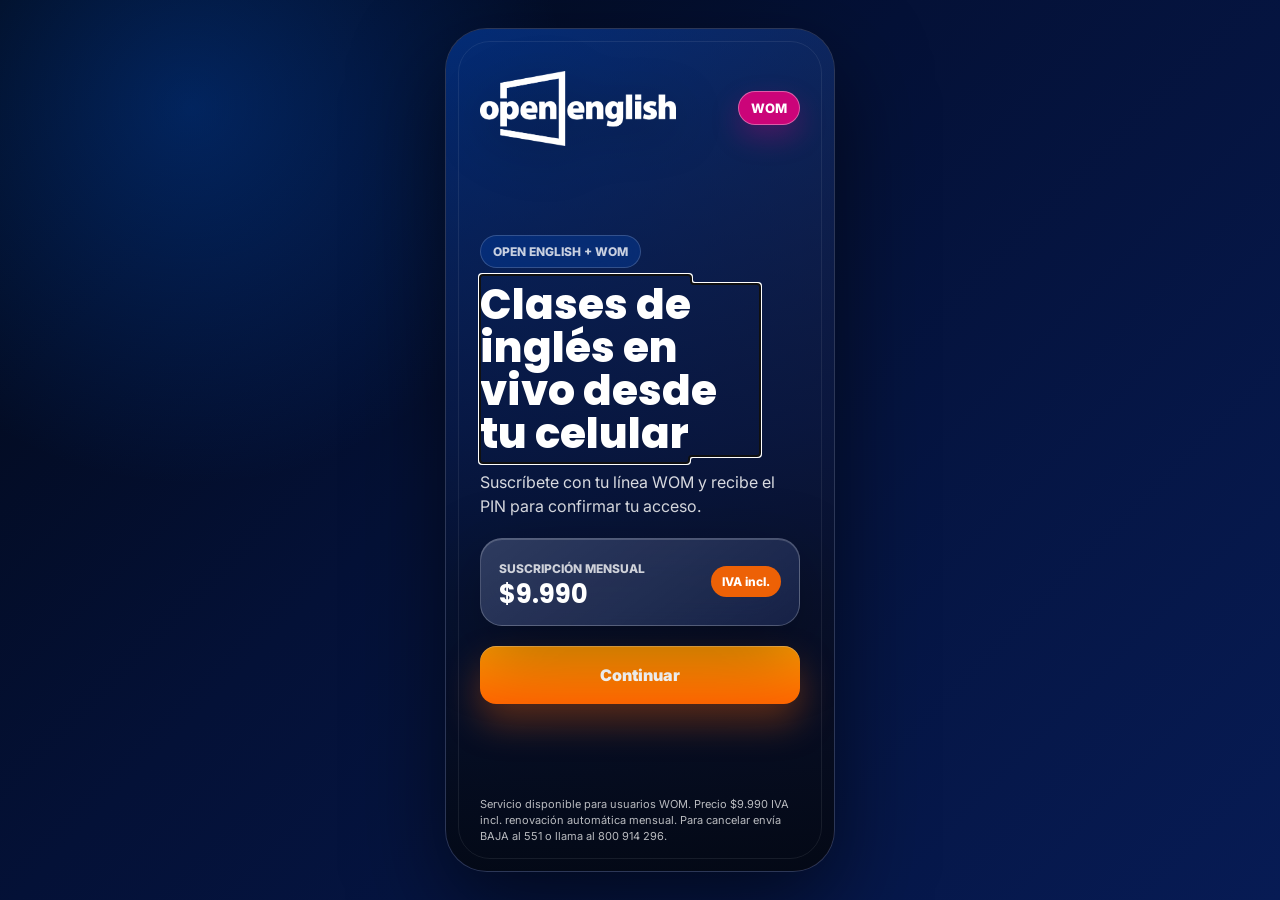
==== index.html @ a798ed72 "Add Open English landing files" ====
<!DOCTYPE html>
<html lang="es">
<head>
  <meta charset="UTF-8">
  <meta name="viewport" content="width=device-width, initial-scale=1.0">
  <meta name="theme-color" content="#041137">
  <title>Open English WOM</title>
  <link rel="preconnect" href="https://fonts.googleapis.com">
  <link rel="preconnect" href="https://fonts.gstatic.com" crossorigin>
  <link href="https://fonts.googleapis.com/css2?family=Inter:wght@400;500;600;700;800&family=Poppins:wght@600;700;800&display=swap" rel="stylesheet">
  <link rel="stylesheet" href="styles.css">
</head>
<body>
  <main class="mobile" aria-live="polite">
    <section class="screen screen-home active" id="home-he" data-screen="home-he" aria-labelledby="home-title">
      <img class="bg" src="https://images.unsplash.com/photo-1522202176988-66273c2fd55f?q=80&w=1400&auto=format&fit=crop" alt="">
      <div class="overlay"></div>

      <div class="content home-content">
        <header class="brand-row" aria-label="Open English WOM">
          <img class="logo" src="logo-white.png" alt="Open English">
          <span class="wom-badge" aria-label="WOM">WOM</span>
        </header>

        <div class="hero-copy">
          <p class="eyebrow">Open English + WOM</p>
          <h1 id="home-title">Clases de inglés en vivo desde tu celular</h1>
          <p class="subtitle">Suscríbete con tu línea WOM y recibe el PIN para confirmar tu acceso.</p>
        </div>

        <div class="glass-card offer-card">
          <div>
            <span class="card-label">Suscripción mensual</span>
            <strong>$9.990</strong>
          </div>
          <span>IVA incl.</span>
        </div>

        <button class="cta" type="button" data-go="he-pin">Continuar</button>

        <p class="legal">
          Servicio disponible para usuarios WOM. Precio $9.990 IVA incl. renovación automática mensual. Para cancelar envía BAJA al 551 o llama al 800 914 296.
        </p>
      </div>
    </section>

    <section class="screen" id="he-pin" data-screen="he-pin" aria-labelledby="he-pin-title">
      <img class="bg" src="https://images.unsplash.com/photo-1516321318423-f06f85e504b3?q=80&w=1400&auto=format&fit=crop" alt="">
      <div class="overlay overlay-deep"></div>

      <div class="content">
        <header class="brand-row compact">
          <img class="logo" src="logo-white.png" alt="Open English">
          <span class="wom-badge">WOM</span>
        </header>

        <div class="flow-card glass-card">
          <p class="step-label">Paso 2 de 2</p>
          <h2 id="he-pin-title">Ingresa el PIN que recibiste por SMS</h2>
          <p class="subtitle">$9.990 por mes con cobro en tu próxima boleta WOM.</p>

          <form data-form="he-pin" novalidate>
            <label class="field-label" for="he-pin-code">PIN de verificación</label>
            <input id="he-pin-code" name="pin" inputmode="numeric" autocomplete="one-time-code" maxlength="6" placeholder="0000" aria-describedby="he-pin-help">
            <p class="field-help" id="he-pin-help">Usa el código recibido por SMS.</p>
            <button class="cta" type="submit">Enviar</button>
          </form>

          <button class="text-action" type="button" data-go="wifi-phone">Estoy conectado por WiFi</button>
        </div>

        <p class="legal">
          Disponible para usuarios WOM. Servicio de suscripción mensual. Valor $9.990 IVA incluido. Para baja envía BAJA al 551.
        </p>
      </div>
    </section>

    <section class="screen" id="wifi-phone" data-screen="wifi-phone" aria-labelledby="wifi-phone-title">
      <img class="bg" src="https://images.unsplash.com/photo-1543269865-cbf427effbad?q=80&w=1400&auto=format&fit=crop" alt="">
      <div class="overlay overlay-deep"></div>

      <div class="content">
        <header class="brand-row compact">
          <img class="logo" src="logo-white.png" alt="Open English">
          <span class="wom-badge">WOM</span>
        </header>

        <div class="flow-card glass-card">
          <p class="step-label">Paso 1 de 2</p>
          <h2 id="wifi-phone-title">Ingresa tu celular para comenzar</h2>
          <p class="subtitle">Te enviaremos un PIN por SMS a tu número WOM.</p>

          <form data-form="wifi-phone" novalidate>
            <label class="field-label" for="phone-number">Número de celular</label>
            <div class="phone-field">
              <span>+56</span>
              <input id="phone-number" name="phone" type="tel" inputmode="tel" autocomplete="tel" maxlength="11" placeholder="9 1234 5678">
            </div>
            <p class="field-help">Ingresa 9 dígitos sin espacios ni código de país. Ej: 912345678.</p>
            <button class="cta" type="submit">Continuar</button>
          </form>
        </div>

        <p class="legal">
          Servicio disponible para usuarios WOM. Precio $9.990 IVA incl. renovación automática mensual. Para cancelar envía BAJA al 551.
        </p>
      </div>
    </section>

    <section class="screen" id="wifi-invalid-number" data-screen="wifi-invalid-number" aria-labelledby="wifi-invalid-title">
      <img class="bg" src="https://images.unsplash.com/photo-1516321497487-e288fb19713f?q=80&w=1400&auto=format&fit=crop" alt="">
      <div class="overlay overlay-warning"></div>

      <div class="content">
        <header class="brand-row compact">
          <img class="logo" src="logo-white.png" alt="Open English">
          <span class="wom-badge">WOM</span>
        </header>

        <div class="flow-card glass-card">
          <p class="step-label">Paso 1 de 2</p>
          <h2 id="wifi-invalid-title">Ingresa tu celular para comenzar</h2>
          <p class="subtitle">Te enviaremos un PIN por SMS a tu número WOM.</p>

          <form data-form="wifi-phone" novalidate>
            <label class="field-label" for="phone-number-invalid">Número de celular</label>
            <div class="phone-field is-error">
              <span>+56</span>
              <input id="phone-number-invalid" name="phone" type="tel" inputmode="tel" autocomplete="tel" maxlength="11" placeholder="9 1234 5678" aria-describedby="phone-error" aria-invalid="true">
              <strong class="field-icon" aria-hidden="true">!</strong>
            </div>
            <p class="field-help error-copy" id="phone-error">El número ingresado es inválido.</p>
            <button class="cta" type="submit">Continuar</button>
          </form>
        </div>

        <p class="legal">
          No se realizará ningún cobro hasta confirmar el PIN enviado por SMS.
        </p>
      </div>
    </section>

    <section class="screen" id="wifi-pin" data-screen="wifi-pin" aria-labelledby="wifi-pin-title">
      <img class="bg" src="https://images.unsplash.com/photo-1509062522246-3755977927d7?q=80&w=1400&auto=format&fit=crop" alt="">
      <div class="overlay overlay-deep"></div>

      <div class="content">
        <header class="brand-row compact">
          <img class="logo" src="logo-white.png" alt="Open English">
          <span class="wom-badge">WOM</span>
        </header>

        <div class="flow-card glass-card">
          <p class="step-label">Paso 2 de 2</p>
          <h2 id="wifi-pin-title">Ingresa el PIN que recibiste por SMS</h2>
          <p class="subtitle">$9.990 por mes con cobro en tu próxima boleta WOM.</p>

          <form data-form="wifi-pin" novalidate>
            <label class="field-label" for="wifi-pin-code">PIN de confirmación</label>
            <input id="wifi-pin-code" name="pin" inputmode="numeric" autocomplete="one-time-code" maxlength="6" placeholder="0000">
            <button class="cta" type="submit">Enviar</button>
          </form>

          <button class="text-action" type="button" data-go="wifi-phone">Cambiar número</button>
        </div>

        <p class="legal">
          Disponible para usuarios WOM. Servicio de suscripción mensual. Valor $9.990 IVA incluido. Para baja envía BAJA al 551.
        </p>
      </div>
    </section>

    <section class="screen" id="invalid-pin" data-screen="invalid-pin" aria-labelledby="invalid-pin-title">
      <img class="bg" src="https://images.unsplash.com/photo-1553877522-43269d4ea984?q=80&w=1400&auto=format&fit=crop" alt="">
      <div class="overlay overlay-warning"></div>

      <div class="content">
        <header class="brand-row compact">
          <img class="logo" src="logo-white.png" alt="Open English">
          <span class="wom-badge">WOM</span>
        </header>

        <div class="flow-card glass-card">
          <p class="step-label">Paso 2 de 2</p>
          <h2 id="invalid-pin-title">Ingresa el PIN que recibiste por SMS</h2>
          <p class="subtitle">$9.990 por mes con cobro en tu próxima boleta WOM.</p>

          <form data-form="retry-pin" novalidate>
            <label class="field-label" for="invalid-pin-code">PIN de confirmación</label>
            <div class="pin-field is-error">
              <input id="invalid-pin-code" name="pin" inputmode="numeric" autocomplete="one-time-code" maxlength="6" placeholder="0000" aria-describedby="pin-error" aria-invalid="true">
              <strong class="field-icon" aria-hidden="true">!</strong>
            </div>
            <p class="field-help error-copy" id="pin-error">El PIN ingresado es inválido.</p>
            <button class="cta" type="submit">Enviar</button>
          </form>

          <button class="text-action" type="button" data-go="wifi-phone">Validar por WiFi</button>
        </div>

        <p class="legal">
          Si solicitaste más de un PIN, usa el código más reciente enviado a tu celular WOM.
        </p>
      </div>
    </section>

    <section class="screen" id="already-subscribed" data-screen="already-subscribed" aria-labelledby="already-title">
      <img class="bg" src="https://images.unsplash.com/photo-1523240795612-9a054b0db644?q=80&w=1400&auto=format&fit=crop" alt="">
      <div class="overlay overlay-info"></div>

      <div class="content">
        <header class="brand-row compact">
          <img class="logo" src="logo-white.png" alt="Open English">
          <span class="wom-badge">WOM</span>
        </header>

        <div class="status-card glass-card">
          <span class="status-icon info" aria-hidden="true">✓</span>
          <p class="step-label">Suscripción activa</p>
          <h2 id="already-title">Tu suscripción ya se encuentra activa</h2>
          <p class="subtitle">Ya eres parte de Open English con WOM.</p>
          <button class="cta" type="button" data-go="thank-you">Continuar</button>
        </div>

        <p class="legal">
          Para administrar o cancelar tu suscripción, envía BAJA al 551 desde tu línea WOM.
        </p>
      </div>
    </section>

    <section class="screen" id="thank-you" data-screen="thank-you" aria-labelledby="thank-title">
      <img class="bg" src="https://images.unsplash.com/photo-1523580846011-d3a5bc25702b?q=80&w=1400&auto=format&fit=crop" alt="">
      <div class="overlay overlay-success"></div>

      <div class="content">
        <header class="brand-row compact">
          <img class="logo" src="logo-white.png" alt="Open English">
          <span class="wom-badge">WOM</span>
        </header>

        <div class="status-card glass-card">
          <span class="status-icon success" aria-hidden="true">✓</span>
          <p class="step-label">Activación completa</p>
          <h2 id="thank-title">¡Bienvenido!</h2>
          <p class="subtitle">Tu suscripción a Open English fue activada correctamente.</p>
          <button class="cta" type="button" data-go="home-he">Continuar</button>
        </div>

        <p class="legal">
          Recibirás la confirmación de activación por SMS. Renovación mensual automática según las condiciones aceptadas.
        </p>
      </div>
    </section>

    <section class="screen" id="generic-error" data-screen="generic-error" aria-labelledby="generic-error-title">
      <img class="bg" src="https://images.unsplash.com/photo-1485217988980-11786ced9454?q=80&w=1400&auto=format&fit=crop" alt="">
      <div class="overlay overlay-error"></div>

      <div class="content">
        <header class="brand-row compact">
          <img class="logo" src="logo-white.png" alt="Open English">
          <span class="wom-badge">WOM</span>
        </header>

        <div class="status-card glass-card">
          <span class="status-icon error" aria-hidden="true">!</span>
          <p class="step-label">Error</p>
          <h2 id="generic-error-title">Ha ocurrido un error</h2>
          <p class="subtitle">Por favor intenta nuevamente.</p>
          <button class="cta" type="button" data-go="home-he">Reintentar</button>
        </div>

        <p class="legal">
          No se ha realizado ningún cobro si la suscripción no fue confirmada exitosamente por PIN.
        </p>
      </div>
    </section>

    <section class="screen" id="billing-error" data-screen="billing-error" aria-labelledby="billing-error-title">
      <img class="bg" src="https://images.unsplash.com/photo-1485217988980-11786ced9454?q=80&w=1400&auto=format&fit=crop" alt="">
      <div class="overlay overlay-error"></div>

      <div class="content">
        <header class="brand-row compact">
          <img class="logo" src="logo-white.png" alt="Open English">
          <span class="wom-badge">WOM</span>
        </header>

        <div class="status-card glass-card">
          <span class="status-icon error" aria-hidden="true">!</span>
          <p class="step-label">Suscripción no completada</p>
          <h2 id="billing-error-title">No hemos logrado cobrar tu suscripción</h2>
          <p class="subtitle">Puede deberse a falta de saldo o a una falla en el cobro.</p>
          <button class="cta" type="button" data-go="home-he">Reintentar</button>
        </div>

        <p class="legal">
          Intenta nuevamente más tarde. La activación de Open English queda sujeta a la confirmación exitosa del cobro WOM.
        </p>
      </div>
    </section>
  </main>

  <script src="script.js"></script>
</body>
</html>
---- styles.css ----
:root {
  --oe-blue: #0066FF;
  --oe-blue-deep: #041137;
  --oe-blue-ink: #000066;
  --oe-orange: #FF6600;
  --wom-pink: #E6007E;
  --white: #FFFFFF;
  --text-soft: rgba(255, 255, 255, .84);
  --text-muted: rgba(255, 255, 255, .68);
  --glass: rgba(8, 25, 74, .54);
  --glass-strong: rgba(4, 17, 55, .72);
  --glass-border: rgba(255, 255, 255, .22);
  --shadow-card: 0 24px 70px rgba(0, 0, 0, .34), inset 0 1px 0 rgba(255, 255, 255, .18);
  --shadow-cta: 0 18px 36px rgba(255, 102, 0, .34);
  --radius-xl: 28px;
  --radius-lg: 22px;
  --radius-md: 16px;
  --space-screen-x: clamp(22px, 7vw, 34px);
  --space-screen-top: 42px;
  --space-screen-bottom: 26px;
  --screen-gap: 22px;
  --logo-main: 196px;
  --logo-compact: 154px;
  --control-height: 58px;
  --h1-size: 42px;
  --h2-size: 29px;
  --body-size: 16px;
  --legal-size: 11px;
  --font-heading: "Poppins", "Inter", Arial, sans-serif;
  --font-body: "Inter", Arial, sans-serif;
}

* {
  box-sizing: border-box;
  margin: 0;
  padding: 0;
}

html {
  background: #020815;
  min-height: 100%;
}

body {
  min-height: 100vh;
  min-height: 100svh;
  display: grid;
  place-items: center;
  padding: 28px;
  background:
    radial-gradient(circle at 15% 12%, rgba(0, 102, 255, .28), transparent 28%),
    linear-gradient(135deg, #020815 0%, #041137 42%, #071B54 100%);
  color: var(--white);
  font-family: var(--font-body);
}

button,
input {
  font: inherit;
}

button {
  -webkit-tap-highlight-color: transparent;
}

.mobile {
  position: relative;
  width: min(390px, calc(100vw - 32px));
  height: min(844px, calc(100vh - 32px));
  height: min(844px, calc(100svh - 32px));
  overflow: hidden;
  border: 1px solid rgba(255, 255, 255, .16);
  border-radius: 42px;
  background: var(--oe-blue-deep);
  box-shadow: 0 34px 90px rgba(0, 0, 0, .56);
  isolation: isolate;
}

.mobile::before {
  content: "";
  position: absolute;
  inset: 12px;
  z-index: 20;
  pointer-events: none;
  border: 1px solid rgba(255, 255, 255, .08);
  border-radius: 32px;
}

.screen {
  position: absolute;
  inset: 0;
  display: grid;
  overflow: hidden;
  opacity: 0;
  pointer-events: none;
  transform: translateX(18px) scale(.992);
  transition: opacity .36s ease, transform .36s ease;
}

.screen.active {
  opacity: 1;
  pointer-events: auto;
  transform: translateX(0) scale(1);
}

.bg {
  position: absolute;
  inset: 0;
  width: 100%;
  height: 100%;
  object-fit: cover;
  filter: saturate(.9) contrast(1.05);
  transform: scale(1.02);
}

.overlay {
  position: absolute;
  inset: 0;
  background:
    linear-gradient(180deg, rgba(4, 17, 55, .34) 0%, rgba(4, 17, 55, .78) 47%, rgba(2, 8, 21, .96) 100%),
    linear-gradient(135deg, rgba(0, 102, 255, .48), rgba(255, 102, 0, .18));
}

.overlay-deep {
  background:
    linear-gradient(180deg, rgba(4, 17, 55, .68) 0%, rgba(4, 17, 55, .9) 58%, rgba(2, 8, 21, .98) 100%),
    linear-gradient(135deg, rgba(0, 102, 255, .38), rgba(255, 102, 0, .12));
}

.overlay-warning {
  background:
    linear-gradient(180deg, rgba(4, 17, 55, .72) 0%, rgba(4, 17, 55, .92) 64%, rgba(2, 8, 21, .98) 100%),
    linear-gradient(135deg, rgba(255, 102, 0, .42), rgba(0, 102, 255, .24));
}

.overlay-success,
.overlay-info {
  background:
    linear-gradient(180deg, rgba(0, 102, 255, .62) 0%, rgba(4, 17, 55, .9) 62%, rgba(2, 8, 21, .98) 100%),
    linear-gradient(135deg, rgba(0, 102, 255, .52), rgba(255, 102, 0, .16));
}

.overlay-error {
  background:
    linear-gradient(180deg, rgba(20, 8, 20, .72) 0%, rgba(4, 17, 55, .94) 62%, rgba(2, 8, 21, .98) 100%),
    linear-gradient(135deg, rgba(255, 102, 0, .34), rgba(0, 102, 255, .2));
}

.content {
  position: relative;
  z-index: 2;
  height: 100%;
  min-height: 0;
  display: flex;
  flex-direction: column;
  gap: var(--screen-gap);
  padding:
    calc(var(--space-screen-top) + env(safe-area-inset-top, 0px))
    var(--space-screen-x)
    calc(var(--space-screen-bottom) + env(safe-area-inset-bottom, 0px));
}

.brand-row {
  display: flex;
  align-items: center;
  justify-content: space-between;
  gap: 16px;
  min-height: 58px;
}

.brand-row.compact {
  min-height: 46px;
}

.logo {
  width: min(var(--logo-main), 61vw);
  height: auto;
  display: block;
  filter: drop-shadow(0 10px 24px rgba(0, 0, 0, .28));
}

.brand-row.compact .logo {
  width: var(--logo-compact);
}

.wom-badge {
  display: inline-grid;
  place-items: center;
  min-width: 58px;
  height: 34px;
  padding: 0 12px;
  border: 1px solid rgba(255, 255, 255, .35);
  border-radius: 999px;
  background: rgba(230, 0, 126, .88);
  box-shadow: 0 12px 28px rgba(230, 0, 126, .28);
  color: var(--white);
  font-weight: 800;
  font-size: 13px;
  letter-spacing: 0;
}

.home-content {
  gap: 20px;
}

.hero-copy {
  margin-top: auto;
}

.eyebrow,
.step-label,
.card-label {
  color: rgba(255, 255, 255, .78);
  font-size: 12px;
  font-weight: 800;
  letter-spacing: 0;
  line-height: 1.25;
  text-transform: uppercase;
}

.eyebrow {
  width: max-content;
  max-width: 100%;
  padding: 8px 12px;
  border: 1px solid rgba(255, 255, 255, .18);
  border-radius: 999px;
  background: rgba(0, 102, 255, .2);
  backdrop-filter: blur(18px);
  margin-bottom: 16px;
}

h1,
h2 {
  color: var(--white);
  font-family: var(--font-heading);
  font-weight: 800;
  letter-spacing: 0;
}

h1 {
  max-width: 10ch;
  font-size: var(--h1-size);
  line-height: 1.02;
  margin-bottom: 14px;
}

h2 {
  font-size: var(--h2-size);
  line-height: 1.12;
  margin-top: 8px;
}

.subtitle {
  color: var(--text-soft);
  font-size: var(--body-size);
  line-height: 1.5;
}

.glass-card {
  border: 1px solid var(--glass-border);
  background: linear-gradient(145deg, rgba(255, 255, 255, .16), rgba(255, 255, 255, .06)), var(--glass);
  box-shadow: var(--shadow-card);
  backdrop-filter: blur(24px);
}

.offer-card {
  display: flex;
  align-items: center;
  justify-content: space-between;
  gap: 14px;
  padding: 18px;
  border-radius: var(--radius-lg);
}

.offer-card strong {
  display: block;
  margin-top: 4px;
  font-family: var(--font-heading);
  font-size: 26px;
  line-height: 1;
}

.offer-card > span {
  flex: 0 0 auto;
  padding: 8px 11px;
  border-radius: 999px;
  background: rgba(255, 102, 0, .92);
  color: var(--white);
  font-size: 12px;
  font-weight: 800;
}

.flow-card,
.status-card {
  display: flex;
  flex-direction: column;
  gap: 16px;
  width: 100%;
  margin-top: auto;
  padding: 24px 20px 20px;
  border-radius: var(--radius-xl);
}

.status-card {
  align-items: flex-start;
  justify-content: center;
  min-height: min(420px, 52vh);
}

form {
  display: flex;
  flex-direction: column;
  gap: 10px;
}

.field-label {
  color: rgba(255, 255, 255, .9);
  font-size: 13px;
  font-weight: 800;
}

input {
  width: 100%;
  height: var(--control-height);
  border: 1px solid rgba(255, 255, 255, .24);
  border-radius: var(--radius-md);
  outline: none;
  background: rgba(255, 255, 255, .94);
  color: #07112c;
  font-size: 18px;
  font-weight: 800;
  letter-spacing: 0;
  padding: 0 16px;
  box-shadow: inset 0 1px 0 rgba(255, 255, 255, .8);
  transition: border-color .2s ease, box-shadow .2s ease, transform .2s ease;
}

input::placeholder {
  color: rgba(7, 17, 44, .32);
}

input:focus {
  border-color: var(--oe-orange);
  box-shadow: 0 0 0 4px rgba(255, 102, 0, .2);
}

.phone-field,
.pin-field {
  position: relative;
  display: flex;
  align-items: center;
  overflow: hidden;
  height: var(--control-height);
  border: 1px solid rgba(255, 255, 255, .24);
  border-radius: var(--radius-md);
  background: rgba(255, 255, 255, .94);
}

.phone-field:focus-within,
.pin-field:focus-within {
  border-color: var(--oe-orange);
  box-shadow: 0 0 0 4px rgba(255, 102, 0, .2);
}

.phone-field span {
  display: grid;
  place-items: center;
  align-self: stretch;
  min-width: 66px;
  background: rgba(0, 102, 255, .1);
  color: var(--oe-blue-ink);
  font-weight: 900;
}

.phone-field input,
.pin-field input {
  height: 100%;
  border: 0;
  border-radius: 0;
  background: transparent;
  box-shadow: none;
  letter-spacing: 0;
}

.phone-field input:focus,
.pin-field input:focus {
  box-shadow: none;
}

.pin-field input {
  padding-right: 52px;
}

.is-error {
  border-color: #FF5A66;
  box-shadow: 0 0 0 1px rgba(255, 90, 102, .1);
}

.field-icon {
  position: absolute;
  right: 16px;
  display: grid;
  place-items: center;
  width: 20px;
  height: 20px;
  border-radius: 50%;
  background: #FF5A66;
  color: var(--white);
  font-size: 13px;
  font-weight: 900;
}

.field-help {
  min-height: 18px;
  color: var(--text-muted);
  font-size: 12px;
  line-height: 1.45;
}

.error-copy {
  color: #FF7D86;
  font-weight: 800;
}

.cta {
  display: inline-flex;
  align-items: center;
  justify-content: center;
  width: 100%;
  min-height: var(--control-height);
  border: 0;
  border-radius: var(--radius-md);
  background: linear-gradient(180deg, #FF9900 0%, var(--oe-orange) 100%);
  box-shadow: var(--shadow-cta), inset 0 1px 0 rgba(255, 255, 255, .28);
  color: var(--white);
  cursor: pointer;
  font-size: 16px;
  font-weight: 900;
  letter-spacing: 0;
  transition: transform .2s ease, box-shadow .2s ease, filter .2s ease;
}

.cta:hover {
  filter: brightness(1.04);
  transform: translateY(-1px);
}

.cta:active {
  transform: translateY(1px) scale(.99);
}

.cta:focus-visible,
.text-action:focus-visible {
  outline: 3px solid rgba(255, 102, 0, .78);
  outline-offset: 3px;
}

.text-action {
  width: 100%;
  min-height: 44px;
  border: 0;
  border-radius: 999px;
  background: transparent;
  color: rgba(255, 255, 255, .88);
  cursor: pointer;
  font-size: 14px;
  font-weight: 800;
  text-decoration: underline;
  text-underline-offset: 4px;
}

.status-icon {
  display: grid;
  place-items: center;
  width: 78px;
  height: 78px;
  border-radius: 24px;
  color: var(--white);
  font-size: 38px;
  font-weight: 900;
  box-shadow: 0 20px 44px rgba(0, 0, 0, .28), inset 0 1px 0 rgba(255, 255, 255, .28);
}

.status-icon.success,
.status-icon.info {
  background: linear-gradient(180deg, #12A8FF 0%, var(--oe-blue) 100%);
}

.status-icon.warning {
  background: linear-gradient(180deg, #FF8A1F 0%, var(--oe-orange) 100%);
}

.status-icon.error {
  background: linear-gradient(180deg, #FF7A3D 0%, #D94100 100%);
}

.legal {
  margin-top: auto;
  padding-top: 4px;
  color: rgba(255, 255, 255, .72);
  font-size: var(--legal-size);
  line-height: 1.45;
  text-wrap: pretty;
}

@media (max-width: 767px) {
  body {
    padding: 0;
    background: var(--oe-blue-deep);
  }

  .mobile {
    width: 100vw;
    height: 100dvh;
    min-height: 100svh;
    border: 0;
    border-radius: 0;
    box-shadow: none;
  }

  .mobile::before {
    display: none;
  }
}

@media (min-width: 421px) and (max-width: 767px) {
  :root {
    --space-screen-x: 32px;
    --space-screen-top: 46px;
    --space-screen-bottom: 30px;
    --logo-main: 204px;
    --logo-compact: 164px;
  }
}

@media (max-width: 390px) {
  :root {
    --space-screen-x: 24px;
    --space-screen-top: 36px;
    --space-screen-bottom: 22px;
    --screen-gap: 18px;
    --logo-main: 184px;
    --logo-compact: 148px;
    --h1-size: 38px;
    --h2-size: 27px;
  }
}

@media (max-width: 375px) {
  :root {
    --space-screen-x: 22px;
    --space-screen-top: 32px;
    --space-screen-bottom: 20px;
    --screen-gap: 16px;
    --logo-main: 172px;
    --logo-compact: 140px;
    --h1-size: 35px;
    --h2-size: 25px;
    --body-size: 15px;
    --control-height: 54px;
    --legal-size: 10px;
  }

  .offer-card,
  .flow-card,
  .status-card {
    padding: 18px;
  }
}

@media (max-width: 360px) {
  :root {
    --space-screen-x: 20px;
    --space-screen-top: 26px;
    --space-screen-bottom: 18px;
    --screen-gap: 13px;
    --logo-main: 154px;
    --logo-compact: 128px;
    --h1-size: 31px;
    --h2-size: 22px;
    --body-size: 13px;
    --control-height: 50px;
    --legal-size: 9.5px;
  }

  .eyebrow,
  .step-label,
  .card-label {
    font-size: 11px;
  }

  .flow-card,
  .status-card {
    gap: 10px;
    padding: 15px;
  }

  .offer-card {
    padding: 14px;
  }
}

@media (max-height: 760px) {
  :root {
    --space-screen-top: 28px;
    --space-screen-bottom: 18px;
    --screen-gap: 15px;
    --legal-size: 10px;
  }

  .content {
    padding-top: calc(var(--space-screen-top) + env(safe-area-inset-top, 0px));
    padding-bottom: calc(var(--space-screen-bottom) + env(safe-area-inset-bottom, 0px));
  }

  .flow-card,
  .status-card {
    gap: 12px;
    padding: 20px 18px 18px;
  }

  .status-card {
    min-height: 350px;
  }
}

@media (max-width: 340px), (max-height: 520px) {
  :root {
    --space-screen-x: 18px;
    --space-screen-top: 18px;
    --space-screen-bottom: 14px;
    --screen-gap: 10px;
    --logo-main: 126px;
    --logo-compact: 126px;
    --h1-size: 27px;
    --h2-size: 19px;
    --body-size: 12px;
    --control-height: 44px;
    --legal-size: 8.5px;
  }

  .content {
    padding-top: calc(var(--space-screen-top) + env(safe-area-inset-top, 0px));
    padding-bottom: calc(var(--space-screen-bottom) + env(safe-area-inset-bottom, 0px));
  }

  .brand-row,
  .brand-row.compact {
    min-height: 34px;
  }

  .wom-badge {
    min-width: 46px;
    height: 28px;
    font-size: 11px;
  }

  .eyebrow {
    margin-bottom: 8px;
    padding: 6px 9px;
    font-size: 10px;
  }

  h1 {
    max-width: 11ch;
    margin-bottom: 8px;
  }

  h2 {
    margin-top: 2px;
  }

  .subtitle {
    line-height: 1.34;
  }

  .step-label,
  .card-label,
  .field-label {
    font-size: 10px;
  }

  .offer-card,
  .flow-card,
  .status-card {
    gap: 8px;
    padding: 12px;
    border-radius: 18px;
  }

  .offer-card strong {
    font-size: 20px;
  }

  input,
  .phone-field,
  .pin-field,
  .cta {
    height: var(--control-height);
    min-height: var(--control-height);
    font-size: 14px;
    border-radius: 13px;
  }

  .phone-field span {
    min-width: 54px;
  }

  form {
    gap: 6px;
  }

  .field-help {
    min-height: 14px;
    font-size: 10px;
  }

  .text-action {
    min-height: 30px;
    font-size: 11px;
  }

  .status-card {
    min-height: auto;
  }

  .status-icon {
    width: 52px;
    height: 52px;
    border-radius: 18px;
    font-size: 27px;
  }

  .legal {
    line-height: 1.25;
  }
}

@media (max-height: 430px) and (orientation: landscape) {
  body {
    align-items: stretch;
  }

  .mobile {
    width: 100vw;
    height: 100dvh;
    border-radius: 0;
  }

  .content {
    overflow-y: auto;
    -webkit-overflow-scrolling: touch;
  }

  .hero-copy,
  .flow-card,
  .status-card {
    margin-top: 12px;
  }
}

@media (prefers-reduced-motion: reduce) {
  *,
  *::before,
  *::after {
    scroll-behavior: auto !important;
    transition-duration: .01ms !important;
    animation-duration: .01ms !important;
    animation-iteration-count: 1 !important;
  }
}
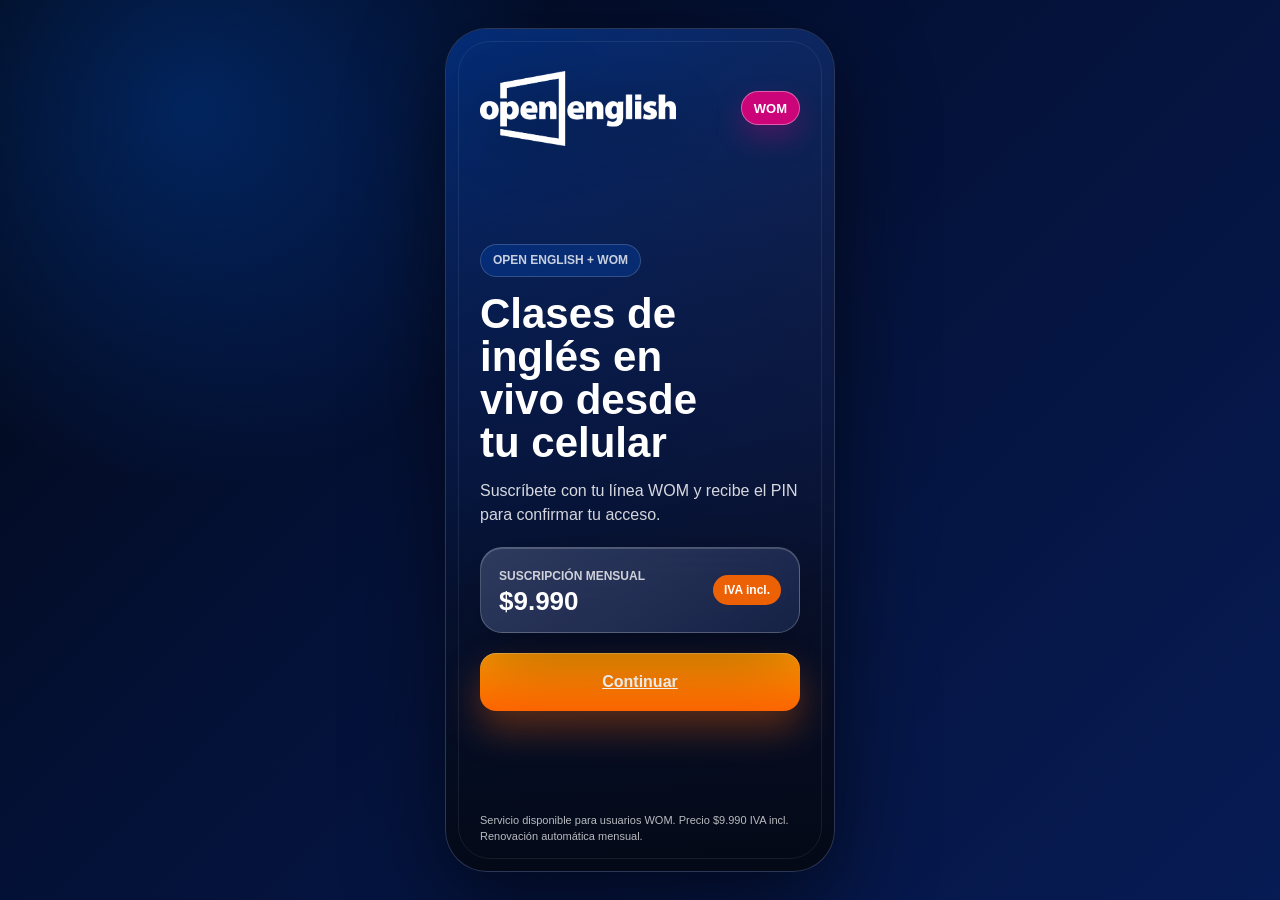
==== commit 5800788b: "Diferentes html pantallas para figma" ====
--- a/index.html
+++ b/index.html
@@ -1,306 +1,86 @@
 <!DOCTYPE html>
 <html lang="es">
 <head>
-  <meta charset="UTF-8">
-  <meta name="viewport" content="width=device-width, initial-scale=1.0">
-  <meta name="theme-color" content="#041137">
-  <title>Open English WOM</title>
-  <link rel="preconnect" href="https://fonts.googleapis.com">
-  <link rel="preconnect" href="https://fonts.gstatic.com" crossorigin>
-  <link href="https://fonts.googleapis.com/css2?family=Inter:wght@400;500;600;700;800&family=Poppins:wght@600;700;800&display=swap" rel="stylesheet">
-  <link rel="stylesheet" href="styles.css">
+<meta charset="UTF-8">
+<meta name="viewport" content="width=device-width, initial-scale=1.0">
+<title>Open English WOM</title>
+
+<link rel="stylesheet" href="styles.css">
 </head>
+
 <body>
-  <main class="mobile" aria-live="polite">
-    <section class="screen screen-home active" id="home-he" data-screen="home-he" aria-labelledby="home-title">
-      <img class="bg" src="https://images.unsplash.com/photo-1522202176988-66273c2fd55f?q=80&w=1400&auto=format&fit=crop" alt="">
-      <div class="overlay"></div>
 
-      <div class="content home-content">
-        <header class="brand-row" aria-label="Open English WOM">
-          <img class="logo" src="logo-white.png" alt="Open English">
-          <span class="wom-badge" aria-label="WOM">WOM</span>
-        </header>
+<main class="mobile">
 
-        <div class="hero-copy">
-          <p class="eyebrow">Open English + WOM</p>
-          <h1 id="home-title">Clases de inglés en vivo desde tu celular</h1>
-          <p class="subtitle">Suscríbete con tu línea WOM y recibe el PIN para confirmar tu acceso.</p>
-        </div>
+<section class="screen active">
 
-        <div class="glass-card offer-card">
-          <div>
-            <span class="card-label">Suscripción mensual</span>
-            <strong>$9.990</strong>
-          </div>
-          <span>IVA incl.</span>
-        </div>
+<img class="bg"
+src="https://images.unsplash.com/photo-1522202176988-66273c2fd55f?q=80&w=1400&auto=format&fit=crop">
 
-        <button class="cta" type="button" data-go="he-pin">Continuar</button>
+<div class="overlay"></div>
 
-        <p class="legal">
-          Servicio disponible para usuarios WOM. Precio $9.990 IVA incl. renovación automática mensual. Para cancelar envía BAJA al 551 o llama al 800 914 296.
-        </p>
-      </div>
-    </section>
+<div class="content home-content">
 
-    <section class="screen" id="he-pin" data-screen="he-pin" aria-labelledby="he-pin-title">
-      <img class="bg" src="https://images.unsplash.com/photo-1516321318423-f06f85e504b3?q=80&w=1400&auto=format&fit=crop" alt="">
-      <div class="overlay overlay-deep"></div>
+<header class="brand-row">
 
-      <div class="content">
-        <header class="brand-row compact">
-          <img class="logo" src="logo-white.png" alt="Open English">
-          <span class="wom-badge">WOM</span>
-        </header>
+<img class="logo"
+src="logo-white.png">
 
-        <div class="flow-card glass-card">
-          <p class="step-label">Paso 2 de 2</p>
-          <h2 id="he-pin-title">Ingresa el PIN que recibiste por SMS</h2>
-          <p class="subtitle">$9.990 por mes con cobro en tu próxima boleta WOM.</p>
+<span class="wom-badge">
+WOM
+</span>
 
-          <form data-form="he-pin" novalidate>
-            <label class="field-label" for="he-pin-code">PIN de verificación</label>
-            <input id="he-pin-code" name="pin" inputmode="numeric" autocomplete="one-time-code" maxlength="6" placeholder="0000" aria-describedby="he-pin-help">
-            <p class="field-help" id="he-pin-help">Usa el código recibido por SMS.</p>
-            <button class="cta" type="submit">Enviar</button>
-          </form>
+</header>
 
-          <button class="text-action" type="button" data-go="wifi-phone">Estoy conectado por WiFi</button>
-        </div>
+<div class="hero-copy">
 
-        <p class="legal">
-          Disponible para usuarios WOM. Servicio de suscripción mensual. Valor $9.990 IVA incluido. Para baja envía BAJA al 551.
-        </p>
-      </div>
-    </section>
+<p class="eyebrow">
+Open English + WOM
+</p>
 
-    <section class="screen" id="wifi-phone" data-screen="wifi-phone" aria-labelledby="wifi-phone-title">
-      <img class="bg" src="https://images.unsplash.com/photo-1543269865-cbf427effbad?q=80&w=1400&auto=format&fit=crop" alt="">
-      <div class="overlay overlay-deep"></div>
+<h1>
+Clases de inglés en vivo desde tu celular
+</h1>
 
-      <div class="content">
-        <header class="brand-row compact">
-          <img class="logo" src="logo-white.png" alt="Open English">
-          <span class="wom-badge">WOM</span>
-        </header>
+<p class="subtitle">
+Suscríbete con tu línea WOM y recibe el PIN para confirmar tu acceso.
+</p>
 
-        <div class="flow-card glass-card">
-          <p class="step-label">Paso 1 de 2</p>
-          <h2 id="wifi-phone-title">Ingresa tu celular para comenzar</h2>
-          <p class="subtitle">Te enviaremos un PIN por SMS a tu número WOM.</p>
+</div>
 
-          <form data-form="wifi-phone" novalidate>
-            <label class="field-label" for="phone-number">Número de celular</label>
-            <div class="phone-field">
-              <span>+56</span>
-              <input id="phone-number" name="phone" type="tel" inputmode="tel" autocomplete="tel" maxlength="11" placeholder="9 1234 5678">
-            </div>
-            <p class="field-help">Ingresa 9 dígitos sin espacios ni código de país. Ej: 912345678.</p>
-            <button class="cta" type="submit">Continuar</button>
-          </form>
-        </div>
+<div class="glass-card offer-card">
 
-        <p class="legal">
-          Servicio disponible para usuarios WOM. Precio $9.990 IVA incl. renovación automática mensual. Para cancelar envía BAJA al 551.
-        </p>
-      </div>
-    </section>
+<div>
 
-    <section class="screen" id="wifi-invalid-number" data-screen="wifi-invalid-number" aria-labelledby="wifi-invalid-title">
-      <img class="bg" src="https://images.unsplash.com/photo-1516321497487-e288fb19713f?q=80&w=1400&auto=format&fit=crop" alt="">
-      <div class="overlay overlay-warning"></div>
+<span class="card-label">
+Suscripción mensual
+</span>
 
-      <div class="content">
-        <header class="brand-row compact">
-          <img class="logo" src="logo-white.png" alt="Open English">
-          <span class="wom-badge">WOM</span>
-        </header>
+<strong>$9.990</strong>
 
-        <div class="flow-card glass-card">
-          <p class="step-label">Paso 1 de 2</p>
-          <h2 id="wifi-invalid-title">Ingresa tu celular para comenzar</h2>
-          <p class="subtitle">Te enviaremos un PIN por SMS a tu número WOM.</p>
+</div>
 
-          <form data-form="wifi-phone" novalidate>
-            <label class="field-label" for="phone-number-invalid">Número de celular</label>
-            <div class="phone-field is-error">
-              <span>+56</span>
-              <input id="phone-number-invalid" name="phone" type="tel" inputmode="tel" autocomplete="tel" maxlength="11" placeholder="9 1234 5678" aria-describedby="phone-error" aria-invalid="true">
-              <strong class="field-icon" aria-hidden="true">!</strong>
-            </div>
-            <p class="field-help error-copy" id="phone-error">El número ingresado es inválido.</p>
-            <button class="cta" type="submit">Continuar</button>
-          </form>
-        </div>
+<span>IVA incl.</span>
 
-        <p class="legal">
-          No se realizará ningún cobro hasta confirmar el PIN enviado por SMS.
-        </p>
-      </div>
-    </section>
+</div>
 
-    <section class="screen" id="wifi-pin" data-screen="wifi-pin" aria-labelledby="wifi-pin-title">
-      <img class="bg" src="https://images.unsplash.com/photo-1509062522246-3755977927d7?q=80&w=1400&auto=format&fit=crop" alt="">
-      <div class="overlay overlay-deep"></div>
+<a href="wifi-phone.html" class="cta">
+Continuar
+</a>
 
-      <div class="content">
-        <header class="brand-row compact">
-          <img class="logo" src="logo-white.png" alt="Open English">
-          <span class="wom-badge">WOM</span>
-        </header>
+<p class="legal">
+Servicio disponible para usuarios WOM.
+Precio $9.990 IVA incl.
+Renovación automática mensual.
+</p>
 
-        <div class="flow-card glass-card">
-          <p class="step-label">Paso 2 de 2</p>
-          <h2 id="wifi-pin-title">Ingresa el PIN que recibiste por SMS</h2>
-          <p class="subtitle">$9.990 por mes con cobro en tu próxima boleta WOM.</p>
+</div>
 
-          <form data-form="wifi-pin" novalidate>
-            <label class="field-label" for="wifi-pin-code">PIN de confirmación</label>
-            <input id="wifi-pin-code" name="pin" inputmode="numeric" autocomplete="one-time-code" maxlength="6" placeholder="0000">
-            <button class="cta" type="submit">Enviar</button>
-          </form>
+</section>
 
-          <button class="text-action" type="button" data-go="wifi-phone">Cambiar número</button>
-        </div>
+</main>
 
-        <p class="legal">
-          Disponible para usuarios WOM. Servicio de suscripción mensual. Valor $9.990 IVA incluido. Para baja envía BAJA al 551.
-        </p>
-      </div>
-    </section>
+<script src="script.js"></script>
 
-    <section class="screen" id="invalid-pin" data-screen="invalid-pin" aria-labelledby="invalid-pin-title">
-      <img class="bg" src="https://images.unsplash.com/photo-1553877522-43269d4ea984?q=80&w=1400&auto=format&fit=crop" alt="">
-      <div class="overlay overlay-warning"></div>
-
-      <div class="content">
-        <header class="brand-row compact">
-          <img class="logo" src="logo-white.png" alt="Open English">
-          <span class="wom-badge">WOM</span>
-        </header>
-
-        <div class="flow-card glass-card">
-          <p class="step-label">Paso 2 de 2</p>
-          <h2 id="invalid-pin-title">Ingresa el PIN que recibiste por SMS</h2>
-          <p class="subtitle">$9.990 por mes con cobro en tu próxima boleta WOM.</p>
-
-          <form data-form="retry-pin" novalidate>
-            <label class="field-label" for="invalid-pin-code">PIN de confirmación</label>
-            <div class="pin-field is-error">
-              <input id="invalid-pin-code" name="pin" inputmode="numeric" autocomplete="one-time-code" maxlength="6" placeholder="0000" aria-describedby="pin-error" aria-invalid="true">
-              <strong class="field-icon" aria-hidden="true">!</strong>
-            </div>
-            <p class="field-help error-copy" id="pin-error">El PIN ingresado es inválido.</p>
-            <button class="cta" type="submit">Enviar</button>
-          </form>
-
-          <button class="text-action" type="button" data-go="wifi-phone">Validar por WiFi</button>
-        </div>
-
-        <p class="legal">
-          Si solicitaste más de un PIN, usa el código más reciente enviado a tu celular WOM.
-        </p>
-      </div>
-    </section>
-
-    <section class="screen" id="already-subscribed" data-screen="already-subscribed" aria-labelledby="already-title">
-      <img class="bg" src="https://images.unsplash.com/photo-1523240795612-9a054b0db644?q=80&w=1400&auto=format&fit=crop" alt="">
-      <div class="overlay overlay-info"></div>
-
-      <div class="content">
-        <header class="brand-row compact">
-          <img class="logo" src="logo-white.png" alt="Open English">
-          <span class="wom-badge">WOM</span>
-        </header>
-
-        <div class="status-card glass-card">
-          <span class="status-icon info" aria-hidden="true">✓</span>
-          <p class="step-label">Suscripción activa</p>
-          <h2 id="already-title">Tu suscripción ya se encuentra activa</h2>
-          <p class="subtitle">Ya eres parte de Open English con WOM.</p>
-          <button class="cta" type="button" data-go="thank-you">Continuar</button>
-        </div>
-
-        <p class="legal">
-          Para administrar o cancelar tu suscripción, envía BAJA al 551 desde tu línea WOM.
-        </p>
-      </div>
-    </section>
-
-    <section class="screen" id="thank-you" data-screen="thank-you" aria-labelledby="thank-title">
-      <img class="bg" src="https://images.unsplash.com/photo-1523580846011-d3a5bc25702b?q=80&w=1400&auto=format&fit=crop" alt="">
-      <div class="overlay overlay-success"></div>
-
-      <div class="content">
-        <header class="brand-row compact">
-          <img class="logo" src="logo-white.png" alt="Open English">
-          <span class="wom-badge">WOM</span>
-        </header>
-
-        <div class="status-card glass-card">
-          <span class="status-icon success" aria-hidden="true">✓</span>
-          <p class="step-label">Activación completa</p>
-          <h2 id="thank-title">¡Bienvenido!</h2>
-          <p class="subtitle">Tu suscripción a Open English fue activada correctamente.</p>
-          <button class="cta" type="button" data-go="home-he">Continuar</button>
-        </div>
-
-        <p class="legal">
-          Recibirás la confirmación de activación por SMS. Renovación mensual automática según las condiciones aceptadas.
-        </p>
-      </div>
-    </section>
-
-    <section class="screen" id="generic-error" data-screen="generic-error" aria-labelledby="generic-error-title">
-      <img class="bg" src="https://images.unsplash.com/photo-1485217988980-11786ced9454?q=80&w=1400&auto=format&fit=crop" alt="">
-      <div class="overlay overlay-error"></div>
-
-      <div class="content">
-        <header class="brand-row compact">
-          <img class="logo" src="logo-white.png" alt="Open English">
-          <span class="wom-badge">WOM</span>
-        </header>
-
-        <div class="status-card glass-card">
-          <span class="status-icon error" aria-hidden="true">!</span>
-          <p class="step-label">Error</p>
-          <h2 id="generic-error-title">Ha ocurrido un error</h2>
-          <p class="subtitle">Por favor intenta nuevamente.</p>
-          <button class="cta" type="button" data-go="home-he">Reintentar</button>
-        </div>
-
-        <p class="legal">
-          No se ha realizado ningún cobro si la suscripción no fue confirmada exitosamente por PIN.
-        </p>
-      </div>
-    </section>
-
-    <section class="screen" id="billing-error" data-screen="billing-error" aria-labelledby="billing-error-title">
-      <img class="bg" src="https://images.unsplash.com/photo-1485217988980-11786ced9454?q=80&w=1400&auto=format&fit=crop" alt="">
-      <div class="overlay overlay-error"></div>
-
-      <div class="content">
-        <header class="brand-row compact">
-          <img class="logo" src="logo-white.png" alt="Open English">
-          <span class="wom-badge">WOM</span>
-        </header>
-
-        <div class="status-card glass-card">
-          <span class="status-icon error" aria-hidden="true">!</span>
-          <p class="step-label">Suscripción no completada</p>
-          <h2 id="billing-error-title">No hemos logrado cobrar tu suscripción</h2>
-          <p class="subtitle">Puede deberse a falta de saldo o a una falla en el cobro.</p>
-          <button class="cta" type="button" data-go="home-he">Reintentar</button>
-        </div>
-
-        <p class="legal">
-          Intenta nuevamente más tarde. La activación de Open English queda sujeta a la confirmación exitosa del cobro WOM.
-        </p>
-      </div>
-    </section>
-  </main>
-
-  <script src="script.js"></script>
 </body>
-</html>
+</html>
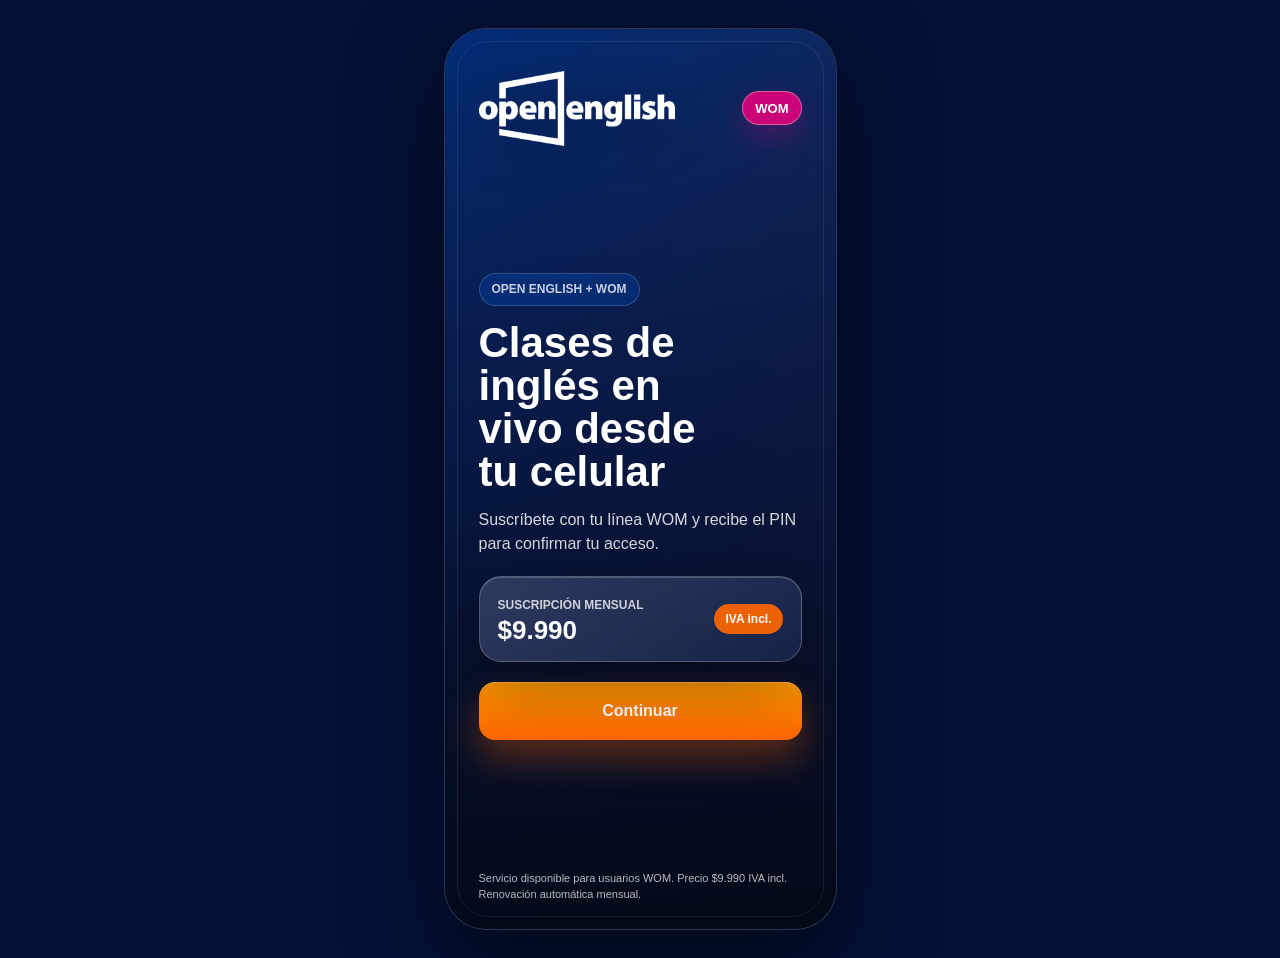
==== commit 5753cf8b: "Fix multipage figma import" ====
--- a/index.html
+++ b/index.html
@@ -12,7 +12,7 @@
 
 <main class="mobile">
 
-<section class="screen active">
+<section class="screen">
 
 <img class="bg"
 src="https://images.unsplash.com/photo-1522202176988-66273c2fd55f?q=80&w=1400&auto=format&fit=crop">
--- a/styles.css
+++ b/styles.css
@@ -65,14 +65,16 @@
 
 .mobile {
   position: relative;
-  width: min(390px, calc(100vw - 32px));
-  height: min(844px, calc(100vh - 32px));
-  height: min(844px, calc(100svh - 32px));
+  width: 100%;
+  max-width: 393px;
+  min-height: 100vh;
+  min-height: 100svh;
   overflow: hidden;
-  border: 1px solid rgba(255, 255, 255, .16);
+  margin: 0 auto;
+  border: 1px solid rgba(255,255,255,.16);
   border-radius: 42px;
   background: var(--oe-blue-deep);
-  box-shadow: 0 34px 90px rgba(0, 0, 0, .56);
+  box-shadow: 0 34px 90px rgba(0,0,0,.56);
   isolation: isolate;
 }
 
@@ -87,20 +89,11 @@
 }
 
 .screen {
-  position: absolute;
-  inset: 0;
+  position: relative;
+  width: 100%;
+  min-height: 100%;
   display: grid;
   overflow: hidden;
-  opacity: 0;
-  pointer-events: none;
-  transform: translateX(18px) scale(.992);
-  transition: opacity .36s ease, transform .36s ease;
-}
-
-.screen.active {
-  opacity: 1;
-  pointer-events: auto;
-  transform: translateX(0) scale(1);
 }
 
 .bg {
@@ -149,8 +142,8 @@
 .content {
   position: relative;
   z-index: 2;
-  height: 100%;
-  min-height: 0;
+  width: 100%;
+  min-height: 100vh;
   display: flex;
   flex-direction: column;
   gap: var(--screen-gap);
@@ -769,3 +762,69 @@
     animation-iteration-count: 1 !important;
   }
 }
+html,
+body {
+  width: 100%;
+  min-height: 100%;
+  overflow-x: hidden;
+}
+
+body {
+  background: #041137;
+}
+
+img {
+  max-width: 100%;
+  display: block;
+}
+
+.bg {
+  position: absolute;
+  inset: 0;
+  width: 100%;
+  height: 100%;
+  object-fit: cover;
+}
+
+.overlay {
+  position: absolute;
+  inset: 0;
+}
+
+a {
+  text-decoration: none;
+}
+
+@media (max-width: 767px) {
+
+  body {
+    padding: 0;
+    background: var(--oe-blue-deep);
+  }
+
+  .mobile {
+    width: 100vw;
+    max-width: 100%;
+    min-height: 100dvh;
+    border: 0;
+    border-radius: 0;
+    box-shadow: none;
+  }
+
+  .mobile::before {
+    display: none;
+  }
+
+}
+
+@media (max-width: 480px) {
+
+  h1 {
+    font-size: 34px;
+  }
+
+  h2 {
+    font-size: 28px;
+  }
+
+}
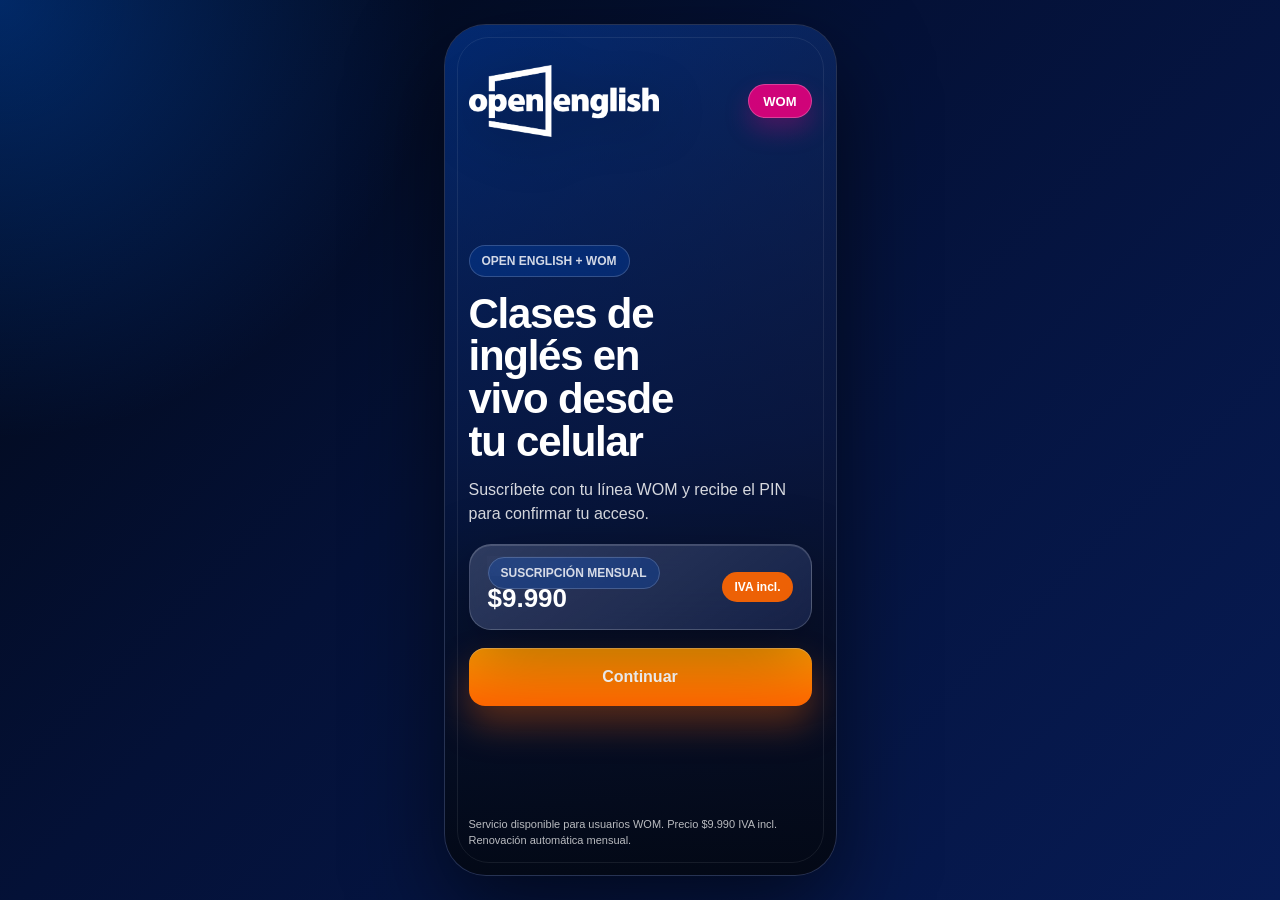
==== commit ef96a839: "Fix all screens" ====
--- a/index.html
+++ b/index.html
@@ -1,11 +1,14 @@
 <!DOCTYPE html>
 <html lang="es">
+
 <head>
 <meta charset="UTF-8">
 <meta name="viewport" content="width=device-width, initial-scale=1.0">
+
 <title>Open English WOM</title>
 
 <link rel="stylesheet" href="styles.css">
+
 </head>
 
 <body>
@@ -14,7 +17,8 @@
 
 <section class="screen">
 
-<img class="bg"
+<img
+class="bg"
 src="https://images.unsplash.com/photo-1522202176988-66273c2fd55f?q=80&w=1400&auto=format&fit=crop">
 
 <div class="overlay"></div>
@@ -23,8 +27,10 @@
 
 <header class="brand-row">
 
-<img class="logo"
-src="logo-white.png">
+<img
+class="logo"
+src="logowhite.png"
+alt="Open English">
 
 <span class="wom-badge">
 WOM
@@ -60,18 +66,24 @@
 
 </div>
 
-<span>IVA incl.</span>
+<span>
+IVA incl.
+</span>
 
 </div>
 
-<a href="wifi-phone.html" class="cta">
+<a
+href="wifi-phone.html"
+class="cta">
 Continuar
 </a>
 
 <p class="legal">
+
 Servicio disponible para usuarios WOM.
 Precio $9.990 IVA incl.
 Renovación automática mensual.
+
 </p>
 
 </div>
@@ -80,7 +92,5 @@
 
 </main>
 
-<script src="script.js"></script>
-
 </body>
 </html>
--- a/styles.css
+++ b/styles.css
@@ -1,830 +1,870 @@
 :root {
-  --oe-blue: #0066FF;
-  --oe-blue-deep: #041137;
-  --oe-blue-ink: #000066;
-  --oe-orange: #FF6600;
-  --wom-pink: #E6007E;
-  --white: #FFFFFF;
-  --text-soft: rgba(255, 255, 255, .84);
-  --text-muted: rgba(255, 255, 255, .68);
-  --glass: rgba(8, 25, 74, .54);
-  --glass-strong: rgba(4, 17, 55, .72);
-  --glass-border: rgba(255, 255, 255, .22);
-  --shadow-card: 0 24px 70px rgba(0, 0, 0, .34), inset 0 1px 0 rgba(255, 255, 255, .18);
-  --shadow-cta: 0 18px 36px rgba(255, 102, 0, .34);
-  --radius-xl: 28px;
-  --radius-lg: 22px;
-  --radius-md: 16px;
-  --space-screen-x: clamp(22px, 7vw, 34px);
-  --space-screen-top: 42px;
-  --space-screen-bottom: 26px;
-  --screen-gap: 22px;
-  --logo-main: 196px;
-  --logo-compact: 154px;
-  --control-height: 58px;
-  --h1-size: 42px;
-  --h2-size: 29px;
-  --body-size: 16px;
-  --legal-size: 11px;
-  --font-heading: "Poppins", "Inter", Arial, sans-serif;
-  --font-body: "Inter", Arial, sans-serif;
-}
-
-* {
-  box-sizing: border-box;
-  margin: 0;
-  padding: 0;
-}
-
-html {
-  background: #020815;
-  min-height: 100%;
-}
-
-body {
-  min-height: 100vh;
-  min-height: 100svh;
-  display: grid;
-  place-items: center;
-  padding: 28px;
+
+  --oe-blue:#0066FF;
+  --oe-blue-deep:#041137;
+  --oe-blue-ink:#000066;
+
+  --oe-orange:#FF6600;
+
+  --wom-pink:#E6007E;
+
+  --white:#FFFFFF;
+
+  --text-soft:rgba(255,255,255,.84);
+  --text-muted:rgba(255,255,255,.68);
+
+  --glass:rgba(8,25,74,.54);
+
+  --glass-border:rgba(255,255,255,.18);
+
+  --shadow-card:
+    0 24px 70px rgba(0,0,0,.34),
+    inset 0 1px 0 rgba(255,255,255,.14);
+
+  --shadow-cta:
+    0 18px 36px rgba(255,102,0,.34);
+
+  --radius-xl:28px;
+  --radius-lg:22px;
+  --radius-md:16px;
+
+  --space-screen-x:24px;
+  --space-screen-top:40px;
+  --space-screen-bottom:26px;
+
+  --screen-gap:18px;
+
+  --logo-main:190px;
+  --logo-compact:150px;
+
+  --control-height:58px;
+
+  --h1-size:42px;
+  --h2-size:30px;
+
+  --body-size:16px;
+  --legal-size:11px;
+
+  --font-heading:"Poppins","Inter",Arial,sans-serif;
+  --font-body:"Inter",Arial,sans-serif;
+
+}
+
+*{
+  margin:0;
+  padding:0;
+  box-sizing:border-box;
+}
+
+html,
+body{
+
+  width:100%;
+  min-height:100%;
+
+  overflow-x:hidden;
+
+  background:#041137;
+}
+
+body{
+
+  display:flex;
+
+  align-items:center;
+  justify-content:center;
+
+  padding:24px;
+
+  font-family:var(--font-body);
+
   background:
-    radial-gradient(circle at 15% 12%, rgba(0, 102, 255, .28), transparent 28%),
-    linear-gradient(135deg, #020815 0%, #041137 42%, #071B54 100%);
-  color: var(--white);
-  font-family: var(--font-body);
+    radial-gradient(circle at top left,
+    rgba(0,102,255,.35),
+    transparent 28%),
+
+    linear-gradient(
+      135deg,
+      #020815 0%,
+      #041137 42%,
+      #071B54 100%
+    );
+
+  color:var(--white);
+}
+
+img{
+  max-width:100%;
+  display:block;
+}
+
+a{
+  text-decoration:none;
 }
 
 button,
-input {
-  font: inherit;
-}
-
-button {
-  -webkit-tap-highlight-color: transparent;
-}
-
-.mobile {
-  position: relative;
-  width: 100%;
-  max-width: 393px;
-  min-height: 100vh;
-  min-height: 100svh;
-  overflow: hidden;
-  margin: 0 auto;
-  border: 1px solid rgba(255,255,255,.16);
-  border-radius: 42px;
-  background: var(--oe-blue-deep);
-  box-shadow: 0 34px 90px rgba(0,0,0,.56);
-  isolation: isolate;
-}
-
-.mobile::before {
-  content: "";
-  position: absolute;
-  inset: 12px;
-  z-index: 20;
-  pointer-events: none;
-  border: 1px solid rgba(255, 255, 255, .08);
-  border-radius: 32px;
-}
-
-.screen {
-  position: relative;
-  width: 100%;
-  min-height: 100%;
-  display: grid;
-  overflow: hidden;
-}
-
-.bg {
-  position: absolute;
-  inset: 0;
-  width: 100%;
-  height: 100%;
-  object-fit: cover;
-  filter: saturate(.9) contrast(1.05);
-  transform: scale(1.02);
-}
-
-.overlay {
-  position: absolute;
-  inset: 0;
+input{
+  font:inherit;
+}
+
+button{
+  border:none;
+  outline:none;
+  cursor:pointer;
+  -webkit-tap-highlight-color:transparent;
+}
+
+/* MOBILE FRAME */
+
+.mobile{
+
+  position:relative;
+
+  width:100%;
+  max-width:393px;
+
+  height:852px;
+
+  overflow:hidden;
+
+  border-radius:42px;
+
+  background:var(--oe-blue-deep);
+
+  border:1px solid rgba(255,255,255,.14);
+
+  box-shadow:
+    0 34px 90px rgba(0,0,0,.56);
+
+  isolation:isolate;
+}
+
+.mobile::before{
+
+  content:"";
+
+  position:absolute;
+
+  inset:12px;
+
+  border-radius:32px;
+
+  border:1px solid rgba(255,255,255,.08);
+
+  pointer-events:none;
+
+  z-index:20;
+}
+
+/* SCREEN */
+
+.screen{
+
+  position:relative;
+
+  width:100%;
+  height:100%;
+
+  overflow:hidden;
+
+  display:flex;
+  flex-direction:column;
+}
+
+/* BACKGROUND */
+
+.bg{
+
+  position:absolute;
+
+  inset:0;
+
+  width:100%;
+  height:100%;
+
+  object-fit:cover;
+
+  transform:scale(1.03);
+
+  filter:
+    saturate(.95)
+    contrast(1.04);
+}
+
+/* OVERLAYS */
+
+.overlay{
+
+  position:absolute;
+
+  inset:0;
+
   background:
-    linear-gradient(180deg, rgba(4, 17, 55, .34) 0%, rgba(4, 17, 55, .78) 47%, rgba(2, 8, 21, .96) 100%),
-    linear-gradient(135deg, rgba(0, 102, 255, .48), rgba(255, 102, 0, .18));
-}
-
-.overlay-deep {
+    linear-gradient(
+      180deg,
+      rgba(4,17,55,.32) 0%,
+      rgba(4,17,55,.74) 48%,
+      rgba(2,8,21,.96) 100%
+    ),
+
+    linear-gradient(
+      135deg,
+      rgba(0,102,255,.42),
+      rgba(255,102,0,.12)
+    );
+}
+
+.overlay-warning{
+
   background:
-    linear-gradient(180deg, rgba(4, 17, 55, .68) 0%, rgba(4, 17, 55, .9) 58%, rgba(2, 8, 21, .98) 100%),
-    linear-gradient(135deg, rgba(0, 102, 255, .38), rgba(255, 102, 0, .12));
-}
-
-.overlay-warning {
+    linear-gradient(
+      180deg,
+      rgba(4,17,55,.68) 0%,
+      rgba(4,17,55,.92) 60%,
+      rgba(2,8,21,.98) 100%
+    ),
+
+    linear-gradient(
+      135deg,
+      rgba(255,102,0,.28),
+      rgba(0,102,255,.18)
+    );
+}
+
+.overlay-success{
+
   background:
-    linear-gradient(180deg, rgba(4, 17, 55, .72) 0%, rgba(4, 17, 55, .92) 64%, rgba(2, 8, 21, .98) 100%),
-    linear-gradient(135deg, rgba(255, 102, 0, .42), rgba(0, 102, 255, .24));
-}
-
-.overlay-success,
-.overlay-info {
-  background:
-    linear-gradient(180deg, rgba(0, 102, 255, .62) 0%, rgba(4, 17, 55, .9) 62%, rgba(2, 8, 21, .98) 100%),
-    linear-gradient(135deg, rgba(0, 102, 255, .52), rgba(255, 102, 0, .16));
-}
-
-.overlay-error {
-  background:
-    linear-gradient(180deg, rgba(20, 8, 20, .72) 0%, rgba(4, 17, 55, .94) 62%, rgba(2, 8, 21, .98) 100%),
-    linear-gradient(135deg, rgba(255, 102, 0, .34), rgba(0, 102, 255, .2));
-}
-
-.content {
-  position: relative;
-  z-index: 2;
-  width: 100%;
-  min-height: 100vh;
-  display: flex;
-  flex-direction: column;
-  gap: var(--screen-gap);
+    linear-gradient(
+      180deg,
+      rgba(0,102,255,.58) 0%,
+      rgba(4,17,55,.88) 58%,
+      rgba(2,8,21,.98) 100%
+    );
+}
+
+/* CONTENT */
+
+.content{
+
+  position:relative;
+
+  z-index:2;
+
+  width:100%;
+  height:100%;
+
+  display:flex;
+
+  flex-direction:column;
+
+  justify-content:space-between;
+
+  gap:var(--screen-gap);
+
   padding:
-    calc(var(--space-screen-top) + env(safe-area-inset-top, 0px))
+    calc(var(--space-screen-top) + env(safe-area-inset-top,0px))
     var(--space-screen-x)
-    calc(var(--space-screen-bottom) + env(safe-area-inset-bottom, 0px));
-}
-
-.brand-row {
-  display: flex;
-  align-items: center;
-  justify-content: space-between;
-  gap: 16px;
-  min-height: 58px;
-}
-
-.brand-row.compact {
-  min-height: 46px;
-}
-
-.logo {
-  width: min(var(--logo-main), 61vw);
-  height: auto;
-  display: block;
-  filter: drop-shadow(0 10px 24px rgba(0, 0, 0, .28));
-}
-
-.brand-row.compact .logo {
-  width: var(--logo-compact);
-}
-
-.wom-badge {
-  display: inline-grid;
-  place-items: center;
-  min-width: 58px;
-  height: 34px;
-  padding: 0 12px;
-  border: 1px solid rgba(255, 255, 255, .35);
-  border-radius: 999px;
-  background: rgba(230, 0, 126, .88);
-  box-shadow: 0 12px 28px rgba(230, 0, 126, .28);
-  color: var(--white);
-  font-weight: 800;
-  font-size: 13px;
-  letter-spacing: 0;
-}
-
-.home-content {
-  gap: 20px;
-}
-
-.hero-copy {
-  margin-top: auto;
+    calc(var(--space-screen-bottom) + env(safe-area-inset-bottom,0px));
+}
+
+/* BRAND */
+
+.brand-row{
+
+  display:flex;
+
+  align-items:center;
+  justify-content:space-between;
+
+  gap:16px;
+
+  min-height:58px;
+}
+
+.brand-row.compact{
+  min-height:44px;
+}
+
+.logo{
+
+  width:min(var(--logo-main),61vw);
+
+  height:auto;
+
+  filter:
+    drop-shadow(
+      0 10px 24px rgba(0,0,0,.28)
+    );
+}
+
+.brand-row.compact .logo{
+  width:var(--logo-compact);
+}
+
+.wom-badge{
+
+  display:grid;
+
+  place-items:center;
+
+  min-width:58px;
+
+  height:34px;
+
+  padding:0 14px;
+
+  border-radius:999px;
+
+  background:rgba(230,0,126,.9);
+
+  border:1px solid rgba(255,255,255,.24);
+
+  box-shadow:
+    0 12px 24px rgba(230,0,126,.28);
+
+  color:#fff;
+
+  font-size:13px;
+  font-weight:800;
+}
+
+/* HERO */
+
+.home-content{
+  height:100%;
+}
+
+.hero-copy{
+  margin-top:auto;
 }
 
 .eyebrow,
 .step-label,
-.card-label {
-  color: rgba(255, 255, 255, .78);
-  font-size: 12px;
-  font-weight: 800;
-  letter-spacing: 0;
-  line-height: 1.25;
-  text-transform: uppercase;
-}
-
-.eyebrow {
-  width: max-content;
-  max-width: 100%;
-  padding: 8px 12px;
-  border: 1px solid rgba(255, 255, 255, .18);
-  border-radius: 999px;
-  background: rgba(0, 102, 255, .2);
-  backdrop-filter: blur(18px);
-  margin-bottom: 16px;
+.card-label{
+
+  width:max-content;
+
+  padding:8px 12px;
+
+  border-radius:999px;
+
+  border:1px solid rgba(255,255,255,.18);
+
+  background:rgba(0,102,255,.2);
+
+  backdrop-filter:blur(18px);
+
+  color:rgba(255,255,255,.82);
+
+  font-size:12px;
+  font-weight:800;
+
+  text-transform:uppercase;
+
+  margin-bottom:16px;
 }
 
 h1,
-h2 {
-  color: var(--white);
-  font-family: var(--font-heading);
-  font-weight: 800;
-  letter-spacing: 0;
-}
-
-h1 {
-  max-width: 10ch;
-  font-size: var(--h1-size);
-  line-height: 1.02;
-  margin-bottom: 14px;
-}
-
-h2 {
-  font-size: var(--h2-size);
-  line-height: 1.12;
-  margin-top: 8px;
-}
-
-.subtitle {
-  color: var(--text-soft);
-  font-size: var(--body-size);
-  line-height: 1.5;
-}
-
-.glass-card {
-  border: 1px solid var(--glass-border);
-  background: linear-gradient(145deg, rgba(255, 255, 255, .16), rgba(255, 255, 255, .06)), var(--glass);
-  box-shadow: var(--shadow-card);
-  backdrop-filter: blur(24px);
-}
-
-.offer-card {
-  display: flex;
-  align-items: center;
-  justify-content: space-between;
-  gap: 14px;
-  padding: 18px;
-  border-radius: var(--radius-lg);
-}
-
-.offer-card strong {
-  display: block;
-  margin-top: 4px;
-  font-family: var(--font-heading);
-  font-size: 26px;
-  line-height: 1;
-}
-
-.offer-card > span {
-  flex: 0 0 auto;
-  padding: 8px 11px;
-  border-radius: 999px;
-  background: rgba(255, 102, 0, .92);
-  color: var(--white);
-  font-size: 12px;
-  font-weight: 800;
-}
+h2{
+
+  font-family:var(--font-heading);
+
+  font-weight:800;
+
+  color:#fff;
+
+  letter-spacing:-0.03em;
+}
+
+h1{
+
+  font-size:var(--h1-size);
+
+  line-height:1.02;
+
+  max-width:10ch;
+
+  margin-bottom:14px;
+}
+
+h2{
+
+  font-size:var(--h2-size);
+
+  line-height:1.1;
+}
+
+.subtitle{
+
+  color:var(--text-soft);
+
+  font-size:var(--body-size);
+
+  line-height:1.5;
+}
+
+/* GLASS CARDS */
+
+.glass-card{
+
+  border:1px solid var(--glass-border);
+
+  background:
+    linear-gradient(
+      145deg,
+      rgba(255,255,255,.16),
+      rgba(255,255,255,.06)
+    ),
+
+    var(--glass);
+
+  backdrop-filter:blur(22px);
+
+  box-shadow:var(--shadow-card);
+}
+
+/* OFFER */
+
+.offer-card{
+
+  display:flex;
+
+  align-items:center;
+  justify-content:space-between;
+
+  gap:14px;
+
+  padding:18px;
+
+  border-radius:var(--radius-lg);
+}
+
+.offer-card strong{
+
+  display:block;
+
+  margin-top:4px;
+
+  font-size:26px;
+
+  line-height:1;
+}
+
+.offer-card > span{
+
+  padding:8px 12px;
+
+  border-radius:999px;
+
+  background:rgba(255,102,0,.92);
+
+  font-size:12px;
+
+  font-weight:800;
+}
+
+/* FLOW CARD */
 
 .flow-card,
-.status-card {
-  display: flex;
-  flex-direction: column;
-  gap: 16px;
-  width: 100%;
-  margin-top: auto;
-  padding: 24px 20px 20px;
-  border-radius: var(--radius-xl);
-}
-
-.status-card {
-  align-items: flex-start;
-  justify-content: center;
-  min-height: min(420px, 52vh);
-}
-
-form {
-  display: flex;
-  flex-direction: column;
-  gap: 10px;
-}
-
-.field-label {
-  color: rgba(255, 255, 255, .9);
-  font-size: 13px;
-  font-weight: 800;
-}
-
-input {
-  width: 100%;
-  height: var(--control-height);
-  border: 1px solid rgba(255, 255, 255, .24);
-  border-radius: var(--radius-md);
-  outline: none;
-  background: rgba(255, 255, 255, .94);
-  color: #07112c;
-  font-size: 18px;
-  font-weight: 800;
-  letter-spacing: 0;
-  padding: 0 16px;
-  box-shadow: inset 0 1px 0 rgba(255, 255, 255, .8);
-  transition: border-color .2s ease, box-shadow .2s ease, transform .2s ease;
-}
-
-input::placeholder {
-  color: rgba(7, 17, 44, .32);
-}
-
-input:focus {
-  border-color: var(--oe-orange);
-  box-shadow: 0 0 0 4px rgba(255, 102, 0, .2);
+.status-card{
+
+  display:flex;
+
+  flex-direction:column;
+
+  gap:16px;
+
+  width:100%;
+
+  margin-top:auto;
+
+  padding:24px 20px;
+
+  border-radius:var(--radius-xl);
+
+  background:rgba(255,255,255,.12);
+
+  backdrop-filter:blur(18px);
+
+  border:1px solid rgba(255,255,255,.18);
+
+  box-shadow:
+    0 12px 40px rgba(0,0,0,.35);
+
+  margin-bottom:8px;
+}
+
+.status-card{
+
+  justify-content:center;
+
+  min-height:340px;
+}
+
+/* FORM */
+
+form{
+
+  display:flex;
+
+  flex-direction:column;
+
+  gap:10px;
+}
+
+.field-label{
+
+  color:rgba(255,255,255,.9);
+
+  font-size:13px;
+
+  font-weight:800;
+}
+
+input{
+
+  width:100%;
+
+  height:var(--control-height);
+
+  border-radius:var(--radius-md);
+
+  border:1px solid rgba(255,255,255,.24);
+
+  background:rgba(255,255,255,.95);
+
+  padding:0 16px;
+
+  color:#07112c;
+
+  font-size:18px;
+  font-weight:800;
+
+  outline:none;
+
+  transition:.2s ease;
+}
+
+input:focus{
+
+  border-color:var(--oe-orange);
+
+  box-shadow:
+    0 0 0 4px rgba(255,102,0,.2);
 }
 
 .phone-field,
-.pin-field {
-  position: relative;
-  display: flex;
-  align-items: center;
-  overflow: hidden;
-  height: var(--control-height);
-  border: 1px solid rgba(255, 255, 255, .24);
-  border-radius: var(--radius-md);
-  background: rgba(255, 255, 255, .94);
-}
-
-.phone-field:focus-within,
-.pin-field:focus-within {
-  border-color: var(--oe-orange);
-  box-shadow: 0 0 0 4px rgba(255, 102, 0, .2);
-}
-
-.phone-field span {
-  display: grid;
-  place-items: center;
-  align-self: stretch;
-  min-width: 66px;
-  background: rgba(0, 102, 255, .1);
-  color: var(--oe-blue-ink);
-  font-weight: 900;
+.pin-field{
+
+  position:relative;
+
+  display:flex;
+
+  align-items:center;
+
+  overflow:hidden;
+
+  height:var(--control-height);
+
+  border-radius:var(--radius-md);
+
+  background:rgba(255,255,255,.95);
+
+  border:1px solid rgba(255,255,255,.24);
+}
+
+.phone-field span{
+
+  display:grid;
+
+  place-items:center;
+
+  align-self:stretch;
+
+  min-width:66px;
+
+  background:rgba(0,102,255,.1);
+
+  color:var(--oe-blue-ink);
+
+  font-weight:900;
 }
 
 .phone-field input,
-.pin-field input {
-  height: 100%;
-  border: 0;
-  border-radius: 0;
-  background: transparent;
-  box-shadow: none;
-  letter-spacing: 0;
-}
-
-.phone-field input:focus,
-.pin-field input:focus {
-  box-shadow: none;
-}
-
-.pin-field input {
-  padding-right: 52px;
-}
-
-.is-error {
-  border-color: #FF5A66;
-  box-shadow: 0 0 0 1px rgba(255, 90, 102, .1);
-}
-
-.field-icon {
-  position: absolute;
-  right: 16px;
-  display: grid;
-  place-items: center;
-  width: 20px;
-  height: 20px;
-  border-radius: 50%;
-  background: #FF5A66;
-  color: var(--white);
-  font-size: 13px;
-  font-weight: 900;
-}
-
-.field-help {
-  min-height: 18px;
-  color: var(--text-muted);
-  font-size: 12px;
-  line-height: 1.45;
-}
-
-.error-copy {
-  color: #FF7D86;
-  font-weight: 800;
-}
-
-.cta {
-  display: inline-flex;
-  align-items: center;
-  justify-content: center;
-  width: 100%;
-  min-height: var(--control-height);
-  border: 0;
-  border-radius: var(--radius-md);
-  background: linear-gradient(180deg, #FF9900 0%, var(--oe-orange) 100%);
-  box-shadow: var(--shadow-cta), inset 0 1px 0 rgba(255, 255, 255, .28);
-  color: var(--white);
-  cursor: pointer;
-  font-size: 16px;
-  font-weight: 900;
-  letter-spacing: 0;
-  transition: transform .2s ease, box-shadow .2s ease, filter .2s ease;
-}
-
-.cta:hover {
-  filter: brightness(1.04);
-  transform: translateY(-1px);
-}
-
-.cta:active {
-  transform: translateY(1px) scale(.99);
-}
-
-.cta:focus-visible,
-.text-action:focus-visible {
-  outline: 3px solid rgba(255, 102, 0, .78);
-  outline-offset: 3px;
-}
-
-.text-action {
-  width: 100%;
-  min-height: 44px;
-  border: 0;
-  border-radius: 999px;
-  background: transparent;
-  color: rgba(255, 255, 255, .88);
-  cursor: pointer;
-  font-size: 14px;
-  font-weight: 800;
-  text-decoration: underline;
-  text-underline-offset: 4px;
-}
-
-.status-icon {
-  display: grid;
-  place-items: center;
-  width: 78px;
-  height: 78px;
-  border-radius: 24px;
-  color: var(--white);
-  font-size: 38px;
-  font-weight: 900;
-  box-shadow: 0 20px 44px rgba(0, 0, 0, .28), inset 0 1px 0 rgba(255, 255, 255, .28);
-}
-
-.status-icon.success,
-.status-icon.info {
-  background: linear-gradient(180deg, #12A8FF 0%, var(--oe-blue) 100%);
-}
-
-.status-icon.warning {
-  background: linear-gradient(180deg, #FF8A1F 0%, var(--oe-orange) 100%);
-}
-
-.status-icon.error {
-  background: linear-gradient(180deg, #FF7A3D 0%, #D94100 100%);
-}
-
-.legal {
-  margin-top: auto;
-  padding-top: 4px;
-  color: rgba(255, 255, 255, .72);
-  font-size: var(--legal-size);
-  line-height: 1.45;
-  text-wrap: pretty;
-}
-
-@media (max-width: 767px) {
-  body {
-    padding: 0;
-    background: var(--oe-blue-deep);
-  }
-
-  .mobile {
-    width: 100vw;
-    height: 100dvh;
-    min-height: 100svh;
-    border: 0;
-    border-radius: 0;
-    box-shadow: none;
-  }
-
-  .mobile::before {
-    display: none;
-  }
-}
-
-@media (min-width: 421px) and (max-width: 767px) {
-  :root {
-    --space-screen-x: 32px;
-    --space-screen-top: 46px;
-    --space-screen-bottom: 30px;
-    --logo-main: 204px;
-    --logo-compact: 164px;
-  }
-}
-
-@media (max-width: 390px) {
-  :root {
-    --space-screen-x: 24px;
-    --space-screen-top: 36px;
-    --space-screen-bottom: 22px;
-    --screen-gap: 18px;
-    --logo-main: 184px;
-    --logo-compact: 148px;
-    --h1-size: 38px;
-    --h2-size: 27px;
-  }
-}
-
-@media (max-width: 375px) {
-  :root {
-    --space-screen-x: 22px;
-    --space-screen-top: 32px;
-    --space-screen-bottom: 20px;
-    --screen-gap: 16px;
-    --logo-main: 172px;
-    --logo-compact: 140px;
-    --h1-size: 35px;
-    --h2-size: 25px;
-    --body-size: 15px;
-    --control-height: 54px;
-    --legal-size: 10px;
-  }
-
-  .offer-card,
+.pin-field input{
+
+  height:100%;
+
+  border:none;
+
+  background:transparent;
+
+  box-shadow:none;
+}
+
+.field-help{
+
+  min-height:18px;
+
+  color:var(--text-muted);
+
+  font-size:12px;
+}
+
+.error-copy{
+
+  color:#FF7D86;
+
+  font-weight:800;
+}
+
+/* CTA */
+
+.cta{
+
+  display:flex;
+
+  align-items:center;
+  justify-content:center;
+
+  width:100%;
+
+  min-height:var(--control-height);
+
+  border-radius:var(--radius-md);
+
+  background:
+    linear-gradient(
+      180deg,
+      #FF9900 0%,
+      #FF6600 100%
+    );
+
+  box-shadow:
+    var(--shadow-cta),
+    inset 0 1px 0 rgba(255,255,255,.28);
+
+  color:#fff;
+
+  font-size:16px;
+  font-weight:900;
+
+  transition:.2s ease;
+}
+
+.cta:hover{
+  transform:translateY(-1px);
+}
+
+.cta:active{
+  transform:scale(.99);
+}
+
+/* STATUS */
+
+.status-icon{
+
+  width:78px;
+  height:78px;
+
+  border-radius:22px;
+
+  display:grid;
+
+  place-items:center;
+
+  font-size:38px;
+
+  font-weight:900;
+
+  color:#fff;
+
+  box-shadow:
+    0 18px 38px rgba(0,0,0,.28);
+}
+
+.status-icon.success{
+  background:
+    linear-gradient(
+      180deg,
+      #12A8FF 0%,
+      #0066FF 100%
+    );
+}
+
+.status-icon.error{
+  background:
+    linear-gradient(
+      180deg,
+      #FF8A1F 0%,
+      #D94100 100%
+    );
+}
+
+/* LEGAL */
+
+.legal{
+
+  margin-top:auto;
+
+  padding-top:4px;
+
+  color:rgba(255,255,255,.72);
+
+  font-size:var(--legal-size);
+
+  line-height:1.45;
+}
+
+/* RESPONSIVE */
+
+@media (max-width:767px){
+
+  body{
+
+    padding:0;
+
+    background:var(--oe-blue-deep);
+  }
+
+  .mobile{
+
+    width:100vw;
+
+    height:100dvh;
+
+    max-width:393px;
+
+    min-height:100dvh;
+
+    border:0;
+
+    border-radius:0;
+
+    box-shadow:none;
+  }
+
+  .mobile::before{
+    display:none;
+  }
+}
+
+@media (max-width:390px){
+
+  :root{
+
+    --space-screen-x:22px;
+
+    --space-screen-top:34px;
+
+    --space-screen-bottom:20px;
+
+    --logo-main:170px;
+
+    --logo-compact:136px;
+
+    --h1-size:36px;
+
+    --h2-size:26px;
+
+    --control-height:54px;
+  }
+
   .flow-card,
-  .status-card {
-    padding: 18px;
-  }
-}
-
-@media (max-width: 360px) {
-  :root {
-    --space-screen-x: 20px;
-    --space-screen-top: 26px;
-    --space-screen-bottom: 18px;
-    --screen-gap: 13px;
-    --logo-main: 154px;
-    --logo-compact: 128px;
-    --h1-size: 31px;
-    --h2-size: 22px;
-    --body-size: 13px;
-    --control-height: 50px;
-    --legal-size: 9.5px;
-  }
-
-  .eyebrow,
-  .step-label,
-  .card-label {
-    font-size: 11px;
+  .status-card{
+
+    padding:18px;
+  }
+}
+
+@media (max-width:360px){
+
+  :root{
+
+    --space-screen-x:18px;
+
+    --space-screen-top:24px;
+
+    --space-screen-bottom:16px;
+
+    --logo-main:150px;
+
+    --logo-compact:120px;
+
+    --h1-size:30px;
+
+    --h2-size:22px;
+
+    --body-size:13px;
+
+    --control-height:50px;
+
+    --legal-size:9px;
   }
 
   .flow-card,
-  .status-card {
-    gap: 10px;
-    padding: 15px;
-  }
-
-  .offer-card {
-    padding: 14px;
-  }
-}
-
-@media (max-height: 760px) {
-  :root {
-    --space-screen-top: 28px;
-    --space-screen-bottom: 18px;
-    --screen-gap: 15px;
-    --legal-size: 10px;
-  }
-
-  .content {
-    padding-top: calc(var(--space-screen-top) + env(safe-area-inset-top, 0px));
-    padding-bottom: calc(var(--space-screen-bottom) + env(safe-area-inset-bottom, 0px));
+  .status-card{
+
+    padding:14px;
+
+    gap:10px;
+  }
+
+  .offer-card{
+    padding:14px;
+  }
+
+  .status-icon{
+
+    width:58px;
+    height:58px;
+
+    font-size:28px;
+  }
+}
+
+@media (max-height:720px){
+
+  :root{
+
+    --space-screen-top:24px;
+
+    --space-screen-bottom:16px;
   }
 
   .flow-card,
-  .status-card {
-    gap: 12px;
-    padding: 20px 18px 18px;
-  }
-
-  .status-card {
-    min-height: 350px;
-  }
-}
-
-@media (max-width: 340px), (max-height: 520px) {
-  :root {
-    --space-screen-x: 18px;
-    --space-screen-top: 18px;
-    --space-screen-bottom: 14px;
-    --screen-gap: 10px;
-    --logo-main: 126px;
-    --logo-compact: 126px;
-    --h1-size: 27px;
-    --h2-size: 19px;
-    --body-size: 12px;
-    --control-height: 44px;
-    --legal-size: 8.5px;
-  }
-
-  .content {
-    padding-top: calc(var(--space-screen-top) + env(safe-area-inset-top, 0px));
-    padding-bottom: calc(var(--space-screen-bottom) + env(safe-area-inset-bottom, 0px));
-  }
-
-  .brand-row,
-  .brand-row.compact {
-    min-height: 34px;
-  }
-
-  .wom-badge {
-    min-width: 46px;
-    height: 28px;
-    font-size: 11px;
-  }
-
-  .eyebrow {
-    margin-bottom: 8px;
-    padding: 6px 9px;
-    font-size: 10px;
-  }
-
-  h1 {
-    max-width: 11ch;
-    margin-bottom: 8px;
-  }
-
-  h2 {
-    margin-top: 2px;
-  }
-
-  .subtitle {
-    line-height: 1.34;
-  }
-
-  .step-label,
-  .card-label,
-  .field-label {
-    font-size: 10px;
-  }
-
-  .offer-card,
-  .flow-card,
-  .status-card {
-    gap: 8px;
-    padding: 12px;
-    border-radius: 18px;
-  }
-
-  .offer-card strong {
-    font-size: 20px;
-  }
-
-  input,
-  .phone-field,
-  .pin-field,
-  .cta {
-    height: var(--control-height);
-    min-height: var(--control-height);
-    font-size: 14px;
-    border-radius: 13px;
-  }
-
-  .phone-field span {
-    min-width: 54px;
-  }
-
-  form {
-    gap: 6px;
-  }
-
-  .field-help {
-    min-height: 14px;
-    font-size: 10px;
-  }
-
-  .text-action {
-    min-height: 30px;
-    font-size: 11px;
-  }
-
-  .status-card {
-    min-height: auto;
-  }
-
-  .status-icon {
-    width: 52px;
-    height: 52px;
-    border-radius: 18px;
-    font-size: 27px;
-  }
-
-  .legal {
-    line-height: 1.25;
-  }
-}
-
-@media (max-height: 430px) and (orientation: landscape) {
-  body {
-    align-items: stretch;
-  }
-
-  .mobile {
-    width: 100vw;
-    height: 100dvh;
-    border-radius: 0;
-  }
-
-  .content {
-    overflow-y: auto;
-    -webkit-overflow-scrolling: touch;
-  }
-
-  .hero-copy,
-  .flow-card,
-  .status-card {
-    margin-top: 12px;
-  }
-}
-
-@media (prefers-reduced-motion: reduce) {
-  *,
-  *::before,
-  *::after {
-    scroll-behavior: auto !important;
-    transition-duration: .01ms !important;
-    animation-duration: .01ms !important;
-    animation-iteration-count: 1 !important;
-  }
-}
-html,
-body {
-  width: 100%;
-  min-height: 100%;
-  overflow-x: hidden;
-}
-
-body {
-  background: #041137;
-}
-
-img {
-  max-width: 100%;
-  display: block;
-}
-
-.bg {
-  position: absolute;
-  inset: 0;
-  width: 100%;
-  height: 100%;
-  object-fit: cover;
-}
-
-.overlay {
-  position: absolute;
-  inset: 0;
-}
-
-a {
-  text-decoration: none;
-}
-
-@media (max-width: 767px) {
-
-  body {
-    padding: 0;
-    background: var(--oe-blue-deep);
-  }
-
-  .mobile {
-    width: 100vw;
-    max-width: 100%;
-    min-height: 100dvh;
-    border: 0;
-    border-radius: 0;
-    box-shadow: none;
-  }
-
-  .mobile::before {
-    display: none;
-  }
-
-}
-
-@media (max-width: 480px) {
-
-  h1 {
-    font-size: 34px;
-  }
-
-  h2 {
-    font-size: 28px;
-  }
-
+  .status-card{
+
+    padding:18px;
+  }
+
+  .legal{
+
+    font-size:10px;
+  }
+}
+.flow-card,
+.status-card{
+
+  position:relative;
+
+  z-index:5;
+}
+
+.status-card{
+
+  margin-top:auto;
+}
+
+.center-card{
+
+  margin-top:auto;
+  margin-bottom:auto;
+}
+
+.legal{
+
+  position:relative;
+
+  z-index:5;
 }
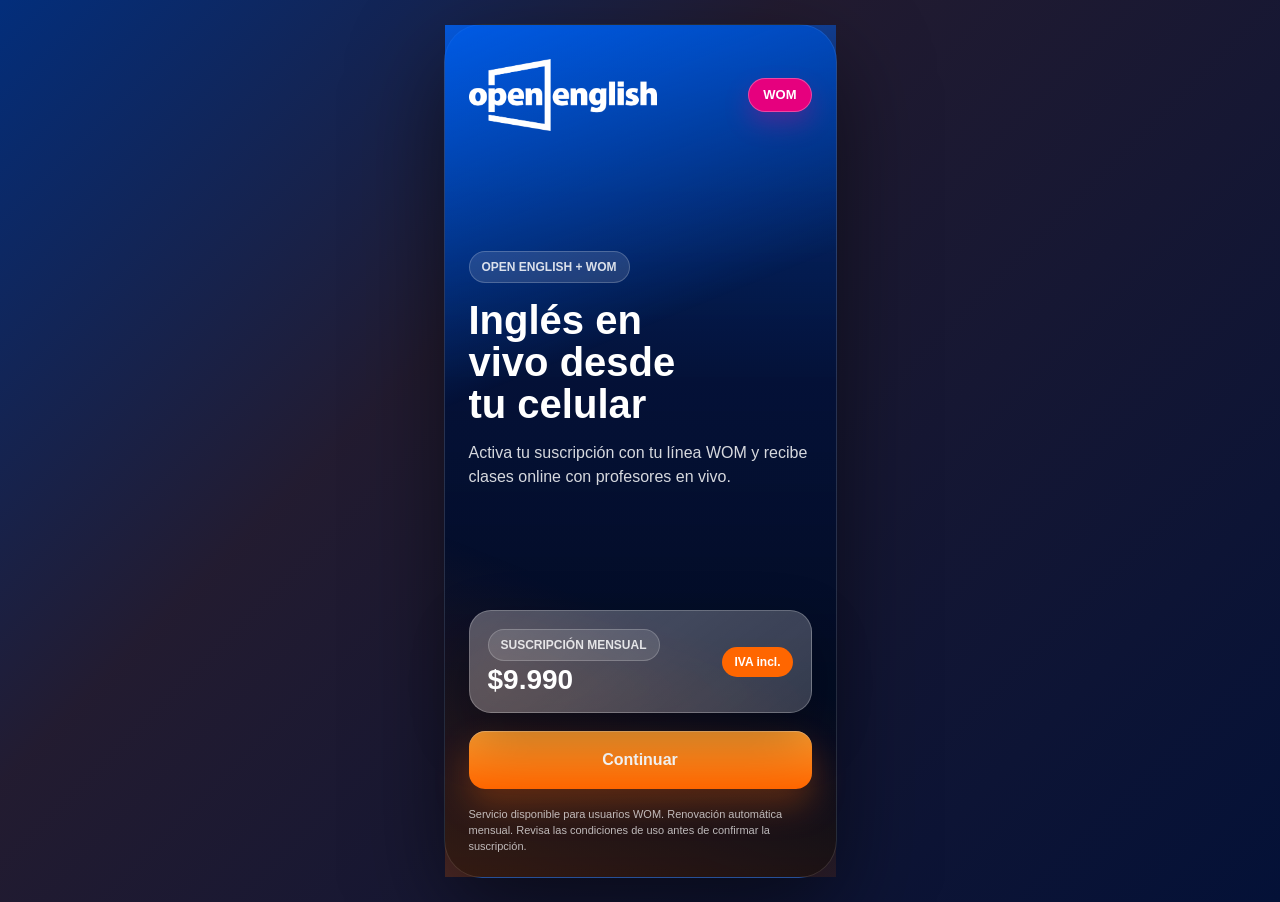
==== commit 5d9781b7: "Revision pantallas con codex" ====
--- a/index.html
+++ b/index.html
@@ -1,96 +1,42 @@
 <!DOCTYPE html>
 <html lang="es">
+<head>
+  <meta charset="UTF-8">
+  <meta name="viewport" content="width=device-width, initial-scale=1.0">
+  <title>Open English WOM</title>
+  <link rel="stylesheet" href="styles.css">
+</head>
+<body>
+  <main class="mobile-shell">
+    <section class="screen" aria-labelledby="page-title">
+      <header class="brand-row">
+        <img class="brand-logo" src="logowhite.png" alt="Open English">
+        <span class="wom-badge">WOM</span>
+      </header>
 
-<head>
-<meta charset="UTF-8">
-<meta name="viewport" content="width=device-width, initial-scale=1.0">
+      <section class="hero">
+        <p class="eyebrow">Open English + WOM</p>
+        <h1 id="page-title">Inglés en vivo desde tu celular</h1>
+        <p class="subtitle">Activa tu suscripción con tu línea WOM y recibe clases online con profesores en vivo.</p>
+      </section>
 
-<title>Open English WOM</title>
+      <section class="screen-content" aria-label="Oferta">
+        <article class="glass-card offer-card">
+          <div>
+            <p class="card-label">Suscripción mensual</p>
+            <strong>$9.990</strong>
+          </div>
+          <span class="offer-pill">IVA incl.</span>
+        </article>
 
-<link rel="stylesheet" href="styles.css">
+        <a class="cta" href="wifi-phone.html">Continuar</a>
 
-</head>
-
-<body>
-
-<main class="mobile">
-
-<section class="screen">
-
-<img
-class="bg"
-src="https://images.unsplash.com/photo-1522202176988-66273c2fd55f?q=80&w=1400&auto=format&fit=crop">
-
-<div class="overlay"></div>
-
-<div class="content home-content">
-
-<header class="brand-row">
-
-<img
-class="logo"
-src="logowhite.png"
-alt="Open English">
-
-<span class="wom-badge">
-WOM
-</span>
-
-</header>
-
-<div class="hero-copy">
-
-<p class="eyebrow">
-Open English + WOM
-</p>
-
-<h1>
-Clases de inglés en vivo desde tu celular
-</h1>
-
-<p class="subtitle">
-Suscríbete con tu línea WOM y recibe el PIN para confirmar tu acceso.
-</p>
-
-</div>
-
-<div class="glass-card offer-card">
-
-<div>
-
-<span class="card-label">
-Suscripción mensual
-</span>
-
-<strong>$9.990</strong>
-
-</div>
-
-<span>
-IVA incl.
-</span>
-
-</div>
-
-<a
-href="wifi-phone.html"
-class="cta">
-Continuar
-</a>
-
-<p class="legal">
-
-Servicio disponible para usuarios WOM.
-Precio $9.990 IVA incl.
-Renovación automática mensual.
-
-</p>
-
-</div>
-
-</section>
-
-</main>
-
+        <footer class="legal">
+          Servicio disponible para usuarios WOM. Renovación automática mensual. Revisa las condiciones de uso antes de confirmar la suscripción.
+        </footer>
+      </section>
+    </section>
+  </main>
+  <script src="script.js"></script>
 </body>
-</html>+</html>
--- a/styles.css
+++ b/styles.css
@@ -1,870 +1,509 @@
 :root {
-
-  --oe-blue:#0066FF;
-  --oe-blue-deep:#041137;
-  --oe-blue-ink:#000066;
-
-  --oe-orange:#FF6600;
-
-  --wom-pink:#E6007E;
-
-  --white:#FFFFFF;
-
-  --text-soft:rgba(255,255,255,.84);
-  --text-muted:rgba(255,255,255,.68);
-
-  --glass:rgba(8,25,74,.54);
-
-  --glass-border:rgba(255,255,255,.18);
-
-  --shadow-card:
-    0 24px 70px rgba(0,0,0,.34),
-    inset 0 1px 0 rgba(255,255,255,.14);
-
-  --shadow-cta:
-    0 18px 36px rgba(255,102,0,.34);
-
-  --radius-xl:28px;
-  --radius-lg:22px;
-  --radius-md:16px;
-
-  --space-screen-x:24px;
-  --space-screen-top:40px;
-  --space-screen-bottom:26px;
-
-  --screen-gap:18px;
-
-  --logo-main:190px;
-  --logo-compact:150px;
-
-  --control-height:58px;
-
-  --h1-size:42px;
-  --h2-size:30px;
-
-  --body-size:16px;
-  --legal-size:11px;
-
-  --font-heading:"Poppins","Inter",Arial,sans-serif;
-  --font-body:"Inter",Arial,sans-serif;
-
-}
-
-*{
-  margin:0;
-  padding:0;
-  box-sizing:border-box;
-}
-
-html,
-body{
-
-  width:100%;
-  min-height:100%;
-
-  overflow-x:hidden;
-
-  background:#041137;
-}
-
-body{
-
-  display:flex;
-
-  align-items:center;
-  justify-content:center;
-
-  padding:24px;
-
-  font-family:var(--font-body);
-
+  --oe-blue: #0066ff;
+  --oe-blue-dark: #041137;
+  --oe-blue-mid: #06266d;
+  --oe-orange: #ff6600;
+  --oe-orange-soft: #ff9d2e;
+  --wom-pink: #e6007e;
+  --ink: #07122f;
+  --white: #ffffff;
+  --text-soft: rgba(255, 255, 255, 0.84);
+  --text-muted: rgba(255, 255, 255, 0.66);
+  --glass: rgba(255, 255, 255, 0.13);
+  --glass-strong: rgba(255, 255, 255, 0.18);
+  --glass-border: rgba(255, 255, 255, 0.24);
+  --shadow-card: 0 22px 58px rgba(0, 0, 0, 0.32);
+  --shadow-cta: 0 16px 34px rgba(255, 102, 0, 0.3);
+  --radius-xl: 28px;
+  --radius-lg: 22px;
+  --radius-md: 16px;
+  --screen-width: 393px;
+  --screen-min-height: 852px;
+  --page-x: 24px;
+  --page-top: 34px;
+  --page-bottom: 22px;
+  --control-height: 58px;
+  --font-heading: "Poppins", "Inter", Arial, sans-serif;
+  --font-body: "Inter", Arial, sans-serif;
+}
+
+* {
+  box-sizing: border-box;
+  margin: 0;
+  padding: 0;
+}
+
+html {
+  min-height: 100%;
+  background: var(--oe-blue-dark);
+}
+
+body {
+  min-height: 100vh;
+  display: flex;
+  align-items: center;
+  justify-content: center;
+  padding: 24px;
+  font-family: var(--font-body);
+  color: var(--white);
   background:
-    radial-gradient(circle at top left,
-    rgba(0,102,255,.35),
-    transparent 28%),
-
-    linear-gradient(
-      135deg,
-      #020815 0%,
-      #041137 42%,
-      #071B54 100%
-    );
-
-  color:var(--white);
-}
-
-img{
-  max-width:100%;
-  display:block;
-}
-
-a{
-  text-decoration:none;
+    linear-gradient(135deg, rgba(0, 102, 255, 0.34), rgba(255, 102, 0, 0.12) 36%, rgba(4, 17, 55, 0.95)),
+    var(--oe-blue-dark);
+}
+
+body.is-leaving {
+  opacity: 0;
+  transition: opacity 180ms ease;
+}
+
+img {
+  display: block;
+  max-width: 100%;
+}
+
+a {
+  color: inherit;
+  text-decoration: none;
 }
 
 button,
-input{
-  font:inherit;
-}
-
-button{
-  border:none;
-  outline:none;
-  cursor:pointer;
-  -webkit-tap-highlight-color:transparent;
-}
-
-/* MOBILE FRAME */
-
-.mobile{
-
-  position:relative;
-
-  width:100%;
-  max-width:393px;
-
-  height:852px;
-
-  overflow:hidden;
-
-  border-radius:42px;
-
-  background:var(--oe-blue-deep);
-
-  border:1px solid rgba(255,255,255,.14);
-
-  box-shadow:
-    0 34px 90px rgba(0,0,0,.56);
-
-  isolation:isolate;
-}
-
-.mobile::before{
-
-  content:"";
-
-  position:absolute;
-
-  inset:12px;
-
-  border-radius:32px;
-
-  border:1px solid rgba(255,255,255,.08);
-
-  pointer-events:none;
-
-  z-index:20;
-}
-
-/* SCREEN */
-
-.screen{
-
-  position:relative;
-
-  width:100%;
-  height:100%;
-
-  overflow:hidden;
-
-  display:flex;
-  flex-direction:column;
-}
-
-/* BACKGROUND */
-
-.bg{
-
-  position:absolute;
-
-  inset:0;
-
-  width:100%;
-  height:100%;
-
-  object-fit:cover;
-
-  transform:scale(1.03);
-
-  filter:
-    saturate(.95)
-    contrast(1.04);
-}
-
-/* OVERLAYS */
-
-.overlay{
-
-  position:absolute;
-
-  inset:0;
-
+input {
+  font: inherit;
+}
+
+button {
+  border: 0;
+  cursor: pointer;
+}
+
+.mobile-shell {
+  width: 100%;
+  max-width: var(--screen-width);
+  min-height: var(--screen-min-height);
+  display: flex;
+  border: 1px solid rgba(255, 255, 255, 0.14);
+  border-radius: 38px;
   background:
-    linear-gradient(
-      180deg,
-      rgba(4,17,55,.32) 0%,
-      rgba(4,17,55,.74) 48%,
-      rgba(2,8,21,.96) 100%
-    ),
-
-    linear-gradient(
-      135deg,
-      rgba(0,102,255,.42),
-      rgba(255,102,0,.12)
-    );
-}
-
-.overlay-warning{
-
+    linear-gradient(180deg, rgba(0, 102, 255, 0.4) 0%, rgba(4, 17, 55, 0.74) 42%, rgba(2, 8, 22, 0.98) 100%),
+    var(--oe-blue-dark);
+  box-shadow: 0 34px 90px rgba(0, 0, 0, 0.5);
+}
+
+.screen {
+  width: 100%;
+  min-height: var(--screen-min-height);
+  display: flex;
+  flex-direction: column;
+  justify-content: space-between;
+  gap: 20px;
+  padding: calc(var(--page-top) + env(safe-area-inset-top, 0px)) var(--page-x) calc(var(--page-bottom) + env(safe-area-inset-bottom, 0px));
   background:
-    linear-gradient(
-      180deg,
-      rgba(4,17,55,.68) 0%,
-      rgba(4,17,55,.92) 60%,
-      rgba(2,8,21,.98) 100%
-    ),
-
-    linear-gradient(
-      135deg,
-      rgba(255,102,0,.28),
-      rgba(0,102,255,.18)
-    );
-}
-
-.overlay-success{
-
+    linear-gradient(158deg, rgba(0, 102, 255, 0.78) 0%, rgba(0, 102, 255, 0) 38%),
+    linear-gradient(22deg, rgba(255, 102, 0, 0.2) 0%, rgba(255, 102, 0, 0) 34%);
+  animation: pageFade 320ms ease both;
+}
+
+.screen-warning {
   background:
-    linear-gradient(
-      180deg,
-      rgba(0,102,255,.58) 0%,
-      rgba(4,17,55,.88) 58%,
-      rgba(2,8,21,.98) 100%
-    );
-}
-
-/* CONTENT */
-
-.content{
-
-  position:relative;
-
-  z-index:2;
-
-  width:100%;
-  height:100%;
-
-  display:flex;
-
-  flex-direction:column;
-
-  justify-content:space-between;
-
-  gap:var(--screen-gap);
-
-  padding:
-    calc(var(--space-screen-top) + env(safe-area-inset-top,0px))
-    var(--space-screen-x)
-    calc(var(--space-screen-bottom) + env(safe-area-inset-bottom,0px));
-}
-
-/* BRAND */
-
-.brand-row{
-
-  display:flex;
-
-  align-items:center;
-  justify-content:space-between;
-
-  gap:16px;
-
-  min-height:58px;
-}
-
-.brand-row.compact{
-  min-height:44px;
-}
-
-.logo{
-
-  width:min(var(--logo-main),61vw);
-
-  height:auto;
-
-  filter:
-    drop-shadow(
-      0 10px 24px rgba(0,0,0,.28)
-    );
-}
-
-.brand-row.compact .logo{
-  width:var(--logo-compact);
-}
-
-.wom-badge{
-
-  display:grid;
-
-  place-items:center;
-
-  min-width:58px;
-
-  height:34px;
-
-  padding:0 14px;
-
-  border-radius:999px;
-
-  background:rgba(230,0,126,.9);
-
-  border:1px solid rgba(255,255,255,.24);
-
-  box-shadow:
-    0 12px 24px rgba(230,0,126,.28);
-
-  color:#fff;
-
-  font-size:13px;
-  font-weight:800;
-}
-
-/* HERO */
-
-.home-content{
-  height:100%;
-}
-
-.hero-copy{
-  margin-top:auto;
+    linear-gradient(160deg, rgba(255, 102, 0, 0.34), rgba(4, 17, 55, 0.1) 42%),
+    linear-gradient(22deg, rgba(0, 102, 255, 0.3), rgba(4, 17, 55, 0.96));
+}
+
+.screen-success {
+  background:
+    linear-gradient(160deg, rgba(0, 102, 255, 0.72), rgba(4, 17, 55, 0.3) 48%),
+    linear-gradient(22deg, rgba(39, 199, 137, 0.22), rgba(4, 17, 55, 0.98));
+}
+
+@keyframes pageFade {
+  from {
+    opacity: 0;
+  }
+  to {
+    opacity: 1;
+  }
+}
+
+.brand-row {
+  display: flex;
+  align-items: center;
+  justify-content: space-between;
+  gap: 16px;
+  min-height: 56px;
+}
+
+.brand-logo {
+  width: min(188px, 58vw);
+  height: auto;
+}
+
+.brand-row.compact .brand-logo {
+  width: min(150px, 48vw);
+}
+
+.wom-badge {
+  display: inline-flex;
+  align-items: center;
+  justify-content: center;
+  min-width: 58px;
+  min-height: 34px;
+  padding: 0 14px;
+  border: 1px solid rgba(255, 255, 255, 0.28);
+  border-radius: 999px;
+  background: var(--wom-pink);
+  box-shadow: 0 12px 24px rgba(230, 0, 126, 0.28);
+  color: var(--white);
+  font-size: 13px;
+  font-weight: 900;
+  letter-spacing: 0;
+}
+
+.hero {
+  display: flex;
+  flex-direction: column;
+  gap: 16px;
+  margin-top: auto;
 }
 
 .eyebrow,
 .step-label,
-.card-label{
-
-  width:max-content;
-
-  padding:8px 12px;
-
-  border-radius:999px;
-
-  border:1px solid rgba(255,255,255,.18);
-
-  background:rgba(0,102,255,.2);
-
-  backdrop-filter:blur(18px);
-
-  color:rgba(255,255,255,.82);
-
-  font-size:12px;
-  font-weight:800;
-
-  text-transform:uppercase;
-
-  margin-bottom:16px;
+.card-label {
+  width: fit-content;
+  max-width: 100%;
+  padding: 8px 12px;
+  border: 1px solid rgba(255, 255, 255, 0.2);
+  border-radius: 999px;
+  background: rgba(255, 255, 255, 0.12);
+  color: var(--text-soft);
+  font-size: 12px;
+  font-weight: 900;
+  text-transform: uppercase;
 }
 
 h1,
-h2{
-
-  font-family:var(--font-heading);
-
-  font-weight:800;
-
-  color:#fff;
-
-  letter-spacing:-0.03em;
-}
-
-h1{
-
-  font-size:var(--h1-size);
-
-  line-height:1.02;
-
-  max-width:10ch;
-
-  margin-bottom:14px;
-}
-
-h2{
-
-  font-size:var(--h2-size);
-
-  line-height:1.1;
-}
-
-.subtitle{
-
-  color:var(--text-soft);
-
-  font-size:var(--body-size);
-
-  line-height:1.5;
-}
-
-/* GLASS CARDS */
-
-.glass-card{
-
-  border:1px solid var(--glass-border);
-
+h2 {
+  font-family: var(--font-heading);
+  color: var(--white);
+  font-weight: 900;
+  letter-spacing: 0;
+}
+
+h1 {
+  max-width: 11ch;
+  font-size: 40px;
+  line-height: 1.05;
+}
+
+h2 {
+  font-size: 29px;
+  line-height: 1.12;
+}
+
+.subtitle,
+.body-copy {
+  color: var(--text-soft);
+  font-size: 16px;
+  line-height: 1.5;
+}
+
+.screen-content {
+  display: flex;
+  flex-direction: column;
+  gap: 18px;
+  margin-top: auto;
+}
+
+.glass-card {
+  width: 100%;
+  display: flex;
+  flex-direction: column;
+  gap: 16px;
+  border: 1px solid var(--glass-border);
+  border-radius: var(--radius-xl);
   background:
-    linear-gradient(
-      145deg,
-      rgba(255,255,255,.16),
-      rgba(255,255,255,.06)
-    ),
-
+    linear-gradient(145deg, var(--glass-strong), rgba(255, 255, 255, 0.08)),
     var(--glass);
-
-  backdrop-filter:blur(22px);
-
-  box-shadow:var(--shadow-card);
-}
-
-/* OFFER */
-
-.offer-card{
-
-  display:flex;
-
-  align-items:center;
-  justify-content:space-between;
-
-  gap:14px;
-
-  padding:18px;
-
-  border-radius:var(--radius-lg);
-}
-
-.offer-card strong{
-
-  display:block;
-
-  margin-top:4px;
-
-  font-size:26px;
-
-  line-height:1;
-}
-
-.offer-card > span{
-
-  padding:8px 12px;
-
-  border-radius:999px;
-
-  background:rgba(255,102,0,.92);
-
-  font-size:12px;
-
-  font-weight:800;
-}
-
-/* FLOW CARD */
+  box-shadow: var(--shadow-card);
+  backdrop-filter: blur(22px);
+}
+
+.offer-card {
+  flex-direction: row;
+  align-items: center;
+  justify-content: space-between;
+  gap: 14px;
+  padding: 18px;
+  border-radius: var(--radius-lg);
+}
+
+.offer-card strong {
+  display: block;
+  margin-top: 5px;
+  font-size: 28px;
+  line-height: 1;
+}
+
+.offer-pill {
+  flex: 0 0 auto;
+  padding: 8px 12px;
+  border-radius: 999px;
+  background: var(--oe-orange);
+  color: var(--white);
+  font-size: 12px;
+  font-weight: 900;
+}
 
 .flow-card,
-.status-card{
-
-  display:flex;
-
-  flex-direction:column;
-
-  gap:16px;
-
-  width:100%;
-
-  margin-top:auto;
-
-  padding:24px 20px;
-
-  border-radius:var(--radius-xl);
-
-  background:rgba(255,255,255,.12);
-
-  backdrop-filter:blur(18px);
-
-  border:1px solid rgba(255,255,255,.18);
-
-  box-shadow:
-    0 12px 40px rgba(0,0,0,.35);
-
-  margin-bottom:8px;
-}
-
-.status-card{
-
-  justify-content:center;
-
-  min-height:340px;
-}
-
-/* FORM */
-
-form{
-
-  display:flex;
-
-  flex-direction:column;
-
-  gap:10px;
-}
-
-.field-label{
-
-  color:rgba(255,255,255,.9);
-
-  font-size:13px;
-
-  font-weight:800;
-}
-
-input{
-
-  width:100%;
-
-  height:var(--control-height);
-
-  border-radius:var(--radius-md);
-
-  border:1px solid rgba(255,255,255,.24);
-
-  background:rgba(255,255,255,.95);
-
-  padding:0 16px;
-
-  color:#07112c;
-
-  font-size:18px;
-  font-weight:800;
-
-  outline:none;
-
-  transition:.2s ease;
-}
-
-input:focus{
-
-  border-color:var(--oe-orange);
-
-  box-shadow:
-    0 0 0 4px rgba(255,102,0,.2);
-}
-
-.phone-field,
-.pin-field{
-
-  position:relative;
-
-  display:flex;
-
-  align-items:center;
-
-  overflow:hidden;
-
-  height:var(--control-height);
-
-  border-radius:var(--radius-md);
-
-  background:rgba(255,255,255,.95);
-
-  border:1px solid rgba(255,255,255,.24);
-}
-
-.phone-field span{
-
-  display:grid;
-
-  place-items:center;
-
-  align-self:stretch;
-
-  min-width:66px;
-
-  background:rgba(0,102,255,.1);
-
-  color:var(--oe-blue-ink);
-
-  font-weight:900;
-}
-
-.phone-field input,
-.pin-field input{
-
-  height:100%;
-
-  border:none;
-
-  background:transparent;
-
-  box-shadow:none;
-}
-
-.field-help{
-
-  min-height:18px;
-
-  color:var(--text-muted);
-
-  font-size:12px;
-}
-
-.error-copy{
-
-  color:#FF7D86;
-
-  font-weight:800;
-}
-
-/* CTA */
-
-.cta{
-
-  display:flex;
-
-  align-items:center;
-  justify-content:center;
-
-  width:100%;
-
-  min-height:var(--control-height);
-
-  border-radius:var(--radius-md);
-
-  background:
-    linear-gradient(
-      180deg,
-      #FF9900 0%,
-      #FF6600 100%
-    );
-
-  box-shadow:
-    var(--shadow-cta),
-    inset 0 1px 0 rgba(255,255,255,.28);
-
-  color:#fff;
-
-  font-size:16px;
-  font-weight:900;
-
-  transition:.2s ease;
-}
-
-.cta:hover{
-  transform:translateY(-1px);
-}
-
-.cta:active{
-  transform:scale(.99);
-}
-
-/* STATUS */
-
-.status-icon{
-
-  width:78px;
-  height:78px;
-
-  border-radius:22px;
-
-  display:grid;
-
-  place-items:center;
-
-  font-size:38px;
-
-  font-weight:900;
-
-  color:#fff;
-
-  box-shadow:
-    0 18px 38px rgba(0,0,0,.28);
-}
-
-.status-icon.success{
-  background:
-    linear-gradient(
-      180deg,
-      #12A8FF 0%,
-      #0066FF 100%
-    );
-}
-
-.status-icon.error{
-  background:
-    linear-gradient(
-      180deg,
-      #FF8A1F 0%,
-      #D94100 100%
-    );
-}
-
-/* LEGAL */
-
-.legal{
-
-  margin-top:auto;
-
-  padding-top:4px;
-
-  color:rgba(255,255,255,.72);
-
-  font-size:var(--legal-size);
-
-  line-height:1.45;
-}
-
-/* RESPONSIVE */
-
-@media (max-width:767px){
-
-  body{
-
-    padding:0;
-
-    background:var(--oe-blue-deep);
-  }
-
-  .mobile{
-
-    width:100vw;
-
-    height:100dvh;
-
-    max-width:393px;
-
-    min-height:100dvh;
-
-    border:0;
-
-    border-radius:0;
-
-    box-shadow:none;
-  }
-
-  .mobile::before{
-    display:none;
-  }
-}
-
-@media (max-width:390px){
-
-  :root{
-
-    --space-screen-x:22px;
-
-    --space-screen-top:34px;
-
-    --space-screen-bottom:20px;
-
-    --logo-main:170px;
-
-    --logo-compact:136px;
-
-    --h1-size:36px;
-
-    --h2-size:26px;
-
-    --control-height:54px;
+.status-card {
+  padding: 24px 20px;
+}
+
+.status-card {
+  align-items: flex-start;
+  justify-content: center;
+  min-height: 360px;
+  margin-top: auto;
+  margin-bottom: auto;
+}
+
+.form-stack {
+  display: flex;
+  flex-direction: column;
+  gap: 12px;
+}
+
+.field-label {
+  color: rgba(255, 255, 255, 0.9);
+  font-size: 13px;
+  font-weight: 900;
+}
+
+.input-group {
+  display: flex;
+  align-items: center;
+  min-height: var(--control-height);
+  border: 1px solid rgba(255, 255, 255, 0.26);
+  border-radius: var(--radius-md);
+  background: rgba(255, 255, 255, 0.96);
+  transition: border-color 180ms ease, box-shadow 180ms ease;
+}
+
+.input-group.focused,
+.input-group:focus-within {
+  border-color: var(--oe-orange-soft);
+  box-shadow: 0 0 0 4px rgba(255, 102, 0, 0.22);
+}
+
+.input-prefix {
+  align-self: stretch;
+  min-width: 66px;
+  display: flex;
+  align-items: center;
+  justify-content: center;
+  background: rgba(0, 102, 255, 0.1);
+  border-radius: var(--radius-md) 0 0 var(--radius-md);
+  color: #001a66;
+  font-weight: 900;
+}
+
+input {
+  width: 100%;
+  min-width: 0;
+  height: var(--control-height);
+  border: 0;
+  outline: 0;
+  background: transparent;
+  padding: 0 16px;
+  color: var(--ink);
+  font-size: 18px;
+  font-weight: 900;
+}
+
+input::placeholder {
+  color: rgba(7, 18, 47, 0.38);
+}
+
+.field-help {
+  min-height: 18px;
+  color: var(--text-muted);
+  font-size: 12px;
+  line-height: 1.45;
+}
+
+.error-copy {
+  color: #ffb199;
+  font-weight: 900;
+}
+
+.cta,
+.secondary-link {
+  min-height: var(--control-height);
+  display: flex;
+  align-items: center;
+  justify-content: center;
+  width: 100%;
+  border-radius: var(--radius-md);
+  font-size: 16px;
+  font-weight: 900;
+  text-align: center;
+  transition: background-color 180ms ease, border-color 180ms ease, box-shadow 180ms ease, opacity 180ms ease;
+}
+
+.cta {
+  background: linear-gradient(180deg, var(--oe-orange-soft), var(--oe-orange));
+  box-shadow: var(--shadow-cta), inset 0 1px 0 rgba(255, 255, 255, 0.3);
+  color: var(--white);
+}
+
+.cta:hover,
+.cta:focus-visible {
+  box-shadow: 0 20px 42px rgba(255, 102, 0, 0.38), inset 0 1px 0 rgba(255, 255, 255, 0.34);
+}
+
+.cta:active {
+  opacity: 0.88;
+}
+
+.secondary-link {
+  border: 1px solid rgba(255, 255, 255, 0.24);
+  background: rgba(255, 255, 255, 0.08);
+  color: var(--white);
+}
+
+.secondary-link:hover,
+.secondary-link:focus-visible {
+  background: rgba(255, 255, 255, 0.14);
+}
+
+.status-icon {
+  width: 78px;
+  height: 78px;
+  display: flex;
+  align-items: center;
+  justify-content: center;
+  border-radius: 22px;
+  color: var(--white);
+  font-size: 38px;
+  font-weight: 900;
+  box-shadow: 0 18px 38px rgba(0, 0, 0, 0.28);
+}
+
+.status-icon.success {
+  background: linear-gradient(180deg, #25c98a, #0066ff);
+}
+
+.status-icon.error {
+  background: linear-gradient(180deg, #ff9d2e, #d94100);
+}
+
+.legal {
+  color: rgba(255, 255, 255, 0.7);
+  font-size: 11px;
+  line-height: 1.45;
+}
+
+.legal a {
+  text-decoration: underline;
+  text-underline-offset: 3px;
+}
+
+@media (max-width: 767px) {
+  body {
+    min-height: 100dvh;
+    padding: 0;
+    background: var(--oe-blue-dark);
+  }
+
+  .mobile-shell {
+    max-width: var(--screen-width);
+    min-height: 100dvh;
+    border: 0;
+    border-radius: 0;
+    box-shadow: none;
+  }
+
+  .screen {
+    min-height: 100dvh;
+  }
+}
+
+@media (max-width: 390px) {
+  :root {
+    --page-x: 21px;
+    --page-top: 28px;
+    --page-bottom: 18px;
+    --control-height: 54px;
+  }
+
+  h1 {
+    font-size: 36px;
+  }
+
+  h2 {
+    font-size: 26px;
+  }
+
+  .brand-logo {
+    width: min(170px, 56vw);
+  }
+
+  .brand-row.compact .brand-logo {
+    width: min(136px, 45vw);
   }
 
   .flow-card,
-  .status-card{
-
-    padding:18px;
-  }
-}
-
-@media (max-width:360px){
-
-  :root{
-
-    --space-screen-x:18px;
-
-    --space-screen-top:24px;
-
-    --space-screen-bottom:16px;
-
-    --logo-main:150px;
-
-    --logo-compact:120px;
-
-    --h1-size:30px;
-
-    --h2-size:22px;
-
-    --body-size:13px;
-
-    --control-height:50px;
-
-    --legal-size:9px;
+  .status-card {
+    padding: 20px 18px;
+  }
+}
+
+@media (max-width: 360px) {
+  :root {
+    --page-x: 18px;
+    --page-top: 22px;
+    --page-bottom: 16px;
+    --control-height: 50px;
+  }
+
+  h1 {
+    font-size: 31px;
+  }
+
+  h2 {
+    font-size: 23px;
+  }
+
+  .subtitle,
+  .body-copy {
+    font-size: 14px;
+  }
+
+  .legal {
+    font-size: 10px;
+  }
+
+  .status-card {
+    min-height: 300px;
+  }
+}
+
+@media (max-height: 740px) {
+  :root {
+    --page-top: 22px;
+    --page-bottom: 16px;
+  }
+
+  .screen {
+    gap: 14px;
   }
 
   .flow-card,
-  .status-card{
-
-    padding:14px;
-
-    gap:10px;
-  }
-
-  .offer-card{
-    padding:14px;
-  }
-
-  .status-icon{
-
-    width:58px;
-    height:58px;
-
-    font-size:28px;
-  }
-}
-
-@media (max-height:720px){
-
-  :root{
-
-    --space-screen-top:24px;
-
-    --space-screen-bottom:16px;
-  }
-
-  .flow-card,
-  .status-card{
-
-    padding:18px;
-  }
-
-  .legal{
-
-    font-size:10px;
-  }
-}
-.flow-card,
-.status-card{
-
-  position:relative;
-
-  z-index:5;
-}
-
-.status-card{
-
-  margin-top:auto;
-}
-
-.center-card{
-
-  margin-top:auto;
-  margin-bottom:auto;
-}
-
-.legal{
-
-  position:relative;
-
-  z-index:5;
-}+  .status-card {
+    padding: 18px;
+    gap: 12px;
+  }
+
+  .status-card {
+    min-height: 300px;
+  }
+}
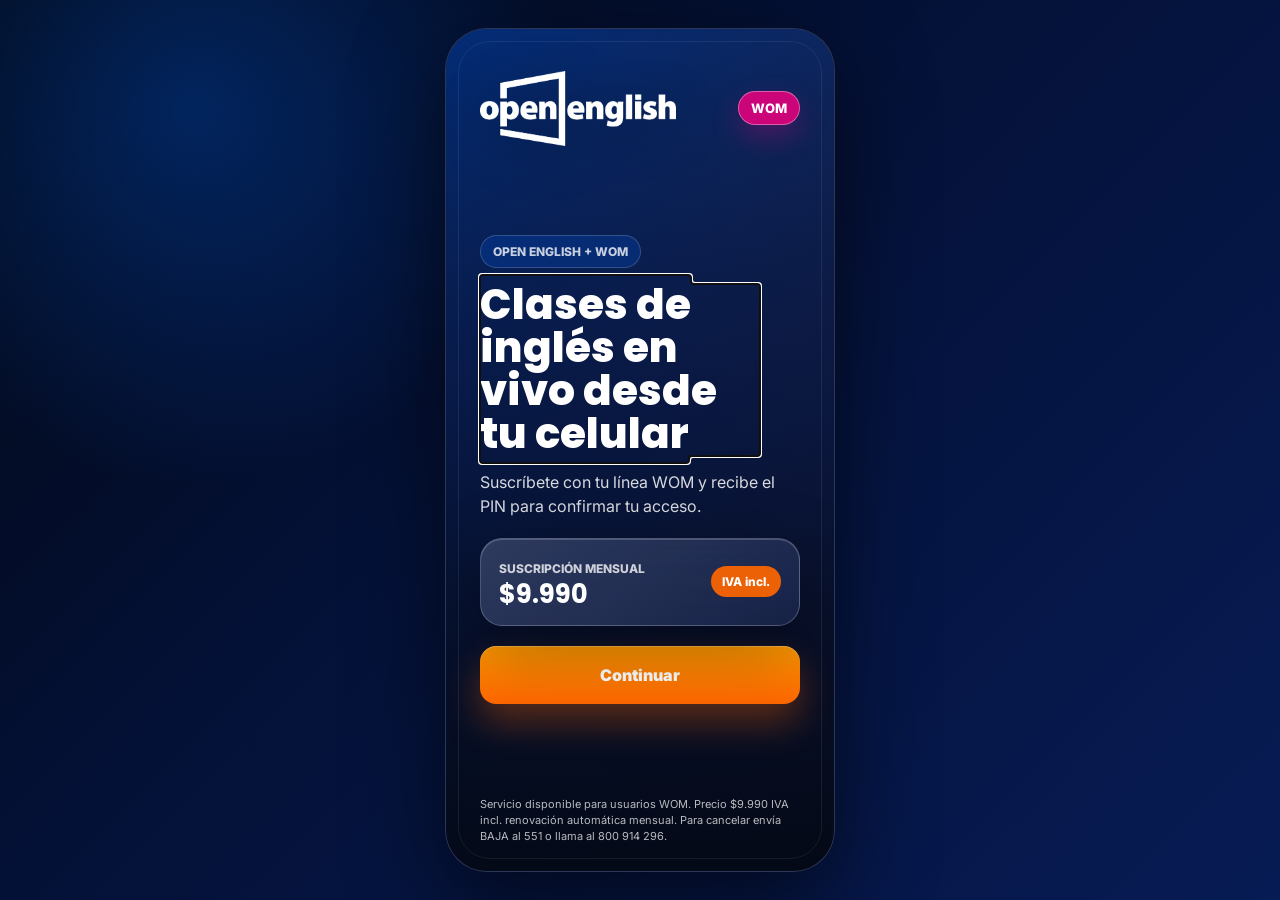
==== commit 48583b26: "Restaurar" ====
--- a/index.html
+++ b/index.html
@@ -3,40 +3,304 @@
 <head>
   <meta charset="UTF-8">
   <meta name="viewport" content="width=device-width, initial-scale=1.0">
+  <meta name="theme-color" content="#041137">
   <title>Open English WOM</title>
+  <link rel="preconnect" href="https://fonts.googleapis.com">
+  <link rel="preconnect" href="https://fonts.gstatic.com" crossorigin>
+  <link href="https://fonts.googleapis.com/css2?family=Inter:wght@400;500;600;700;800&family=Poppins:wght@600;700;800&display=swap" rel="stylesheet">
   <link rel="stylesheet" href="styles.css">
 </head>
 <body>
-  <main class="mobile-shell">
-    <section class="screen" aria-labelledby="page-title">
-      <header class="brand-row">
-        <img class="brand-logo" src="logowhite.png" alt="Open English">
-        <span class="wom-badge">WOM</span>
-      </header>
-
-      <section class="hero">
-        <p class="eyebrow">Open English + WOM</p>
-        <h1 id="page-title">Inglés en vivo desde tu celular</h1>
-        <p class="subtitle">Activa tu suscripción con tu línea WOM y recibe clases online con profesores en vivo.</p>
-      </section>
-
-      <section class="screen-content" aria-label="Oferta">
-        <article class="glass-card offer-card">
+  <main class="mobile" aria-live="polite">
+    <section class="screen screen-home active" id="home-he" data-screen="home-he" aria-labelledby="home-title">
+      <img class="bg" src="https://images.unsplash.com/photo-1522202176988-66273c2fd55f?q=80&w=1400&auto=format&fit=crop" alt="">
+      <div class="overlay"></div>
+
+      <div class="content home-content">
+        <header class="brand-row" aria-label="Open English WOM">
+          <img class="logo" src="logo-white.png" alt="Open English">
+          <span class="wom-badge" aria-label="WOM">WOM</span>
+        </header>
+
+        <div class="hero-copy">
+          <p class="eyebrow">Open English + WOM</p>
+          <h1 id="home-title">Clases de inglés en vivo desde tu celular</h1>
+          <p class="subtitle">Suscríbete con tu línea WOM y recibe el PIN para confirmar tu acceso.</p>
+        </div>
+
+        <div class="glass-card offer-card">
           <div>
-            <p class="card-label">Suscripción mensual</p>
+            <span class="card-label">Suscripción mensual</span>
             <strong>$9.990</strong>
           </div>
-          <span class="offer-pill">IVA incl.</span>
-        </article>
-
-        <a class="cta" href="wifi-phone.html">Continuar</a>
-
-        <footer class="legal">
-          Servicio disponible para usuarios WOM. Renovación automática mensual. Revisa las condiciones de uso antes de confirmar la suscripción.
-        </footer>
-      </section>
+          <span>IVA incl.</span>
+        </div>
+
+        <button class="cta" type="button" data-go="he-pin">Continuar</button>
+
+        <p class="legal">
+          Servicio disponible para usuarios WOM. Precio $9.990 IVA incl. renovación automática mensual. Para cancelar envía BAJA al 551 o llama al 800 914 296.
+        </p>
+      </div>
+    </section>
+
+    <section class="screen" id="he-pin" data-screen="he-pin" aria-labelledby="he-pin-title">
+      <img class="bg" src="https://images.unsplash.com/photo-1516321318423-f06f85e504b3?q=80&w=1400&auto=format&fit=crop" alt="">
+      <div class="overlay overlay-deep"></div>
+
+      <div class="content">
+        <header class="brand-row compact">
+          <img class="logo" src="logo-white.png" alt="Open English">
+          <span class="wom-badge">WOM</span>
+        </header>
+
+        <div class="flow-card glass-card">
+          <p class="step-label">Paso 2 de 2</p>
+          <h2 id="he-pin-title">Ingresa el PIN que recibiste por SMS</h2>
+          <p class="subtitle">$9.990 por mes con cobro en tu próxima boleta WOM.</p>
+
+          <form data-form="he-pin" novalidate>
+            <label class="field-label" for="he-pin-code">PIN de verificación</label>
+            <input id="he-pin-code" name="pin" inputmode="numeric" autocomplete="one-time-code" maxlength="6" placeholder="0000" aria-describedby="he-pin-help">
+            <p class="field-help" id="he-pin-help">Usa el código recibido por SMS.</p>
+            <button class="cta" type="submit">Enviar</button>
+          </form>
+
+          <button class="text-action" type="button" data-go="wifi-phone">Estoy conectado por WiFi</button>
+        </div>
+
+        <p class="legal">
+          Disponible para usuarios WOM. Servicio de suscripción mensual. Valor $9.990 IVA incluido. Para baja envía BAJA al 551.
+        </p>
+      </div>
+    </section>
+
+    <section class="screen" id="wifi-phone" data-screen="wifi-phone" aria-labelledby="wifi-phone-title">
+      <img class="bg" src="https://images.unsplash.com/photo-1543269865-cbf427effbad?q=80&w=1400&auto=format&fit=crop" alt="">
+      <div class="overlay overlay-deep"></div>
+
+      <div class="content">
+        <header class="brand-row compact">
+          <img class="logo" src="logo-white.png" alt="Open English">
+          <span class="wom-badge">WOM</span>
+        </header>
+
+        <div class="flow-card glass-card">
+          <p class="step-label">Paso 1 de 2</p>
+          <h2 id="wifi-phone-title">Ingresa tu celular para comenzar</h2>
+          <p class="subtitle">Te enviaremos un PIN por SMS a tu número WOM.</p>
+
+          <form data-form="wifi-phone" novalidate>
+            <label class="field-label" for="phone-number">Número de celular</label>
+            <div class="phone-field">
+              <span>+56</span>
+              <input id="phone-number" name="phone" type="tel" inputmode="tel" autocomplete="tel" maxlength="11" placeholder="9 1234 5678">
+            </div>
+            <p class="field-help">Ingresa 9 dígitos sin espacios ni código de país. Ej: 912345678.</p>
+            <button class="cta" type="submit">Continuar</button>
+          </form>
+        </div>
+
+        <p class="legal">
+          Servicio disponible para usuarios WOM. Precio $9.990 IVA incl. renovación automática mensual. Para cancelar envía BAJA al 551.
+        </p>
+      </div>
+    </section>
+
+    <section class="screen" id="wifi-invalid-number" data-screen="wifi-invalid-number" aria-labelledby="wifi-invalid-title">
+      <img class="bg" src="https://images.unsplash.com/photo-1516321497487-e288fb19713f?q=80&w=1400&auto=format&fit=crop" alt="">
+      <div class="overlay overlay-warning"></div>
+
+      <div class="content">
+        <header class="brand-row compact">
+          <img class="logo" src="logo-white.png" alt="Open English">
+          <span class="wom-badge">WOM</span>
+        </header>
+
+        <div class="flow-card glass-card">
+          <p class="step-label">Paso 1 de 2</p>
+          <h2 id="wifi-invalid-title">Ingresa tu celular para comenzar</h2>
+          <p class="subtitle">Te enviaremos un PIN por SMS a tu número WOM.</p>
+
+          <form data-form="wifi-phone" novalidate>
+            <label class="field-label" for="phone-number-invalid">Número de celular</label>
+            <div class="phone-field is-error">
+              <span>+56</span>
+              <input id="phone-number-invalid" name="phone" type="tel" inputmode="tel" autocomplete="tel" maxlength="11" placeholder="9 1234 5678" aria-describedby="phone-error" aria-invalid="true">
+              <strong class="field-icon" aria-hidden="true">!</strong>
+            </div>
+            <p class="field-help error-copy" id="phone-error">El número ingresado es inválido.</p>
+            <button class="cta" type="submit">Continuar</button>
+          </form>
+        </div>
+
+        <p class="legal">
+          No se realizará ningún cobro hasta confirmar el PIN enviado por SMS.
+        </p>
+      </div>
+    </section>
+
+    <section class="screen" id="wifi-pin" data-screen="wifi-pin" aria-labelledby="wifi-pin-title">
+      <img class="bg" src="https://images.unsplash.com/photo-1509062522246-3755977927d7?q=80&w=1400&auto=format&fit=crop" alt="">
+      <div class="overlay overlay-deep"></div>
+
+      <div class="content">
+        <header class="brand-row compact">
+          <img class="logo" src="logo-white.png" alt="Open English">
+          <span class="wom-badge">WOM</span>
+        </header>
+
+        <div class="flow-card glass-card">
+          <p class="step-label">Paso 2 de 2</p>
+          <h2 id="wifi-pin-title">Ingresa el PIN que recibiste por SMS</h2>
+          <p class="subtitle">$9.990 por mes con cobro en tu próxima boleta WOM.</p>
+
+          <form data-form="wifi-pin" novalidate>
+            <label class="field-label" for="wifi-pin-code">PIN de confirmación</label>
+            <input id="wifi-pin-code" name="pin" inputmode="numeric" autocomplete="one-time-code" maxlength="6" placeholder="0000">
+            <button class="cta" type="submit">Enviar</button>
+          </form>
+
+          <button class="text-action" type="button" data-go="wifi-phone">Cambiar número</button>
+        </div>
+
+        <p class="legal">
+          Disponible para usuarios WOM. Servicio de suscripción mensual. Valor $9.990 IVA incluido. Para baja envía BAJA al 551.
+        </p>
+      </div>
+    </section>
+
+    <section class="screen" id="invalid-pin" data-screen="invalid-pin" aria-labelledby="invalid-pin-title">
+      <img class="bg" src="https://images.unsplash.com/photo-1553877522-43269d4ea984?q=80&w=1400&auto=format&fit=crop" alt="">
+      <div class="overlay overlay-warning"></div>
+
+      <div class="content">
+        <header class="brand-row compact">
+          <img class="logo" src="logo-white.png" alt="Open English">
+          <span class="wom-badge">WOM</span>
+        </header>
+
+        <div class="flow-card glass-card">
+          <p class="step-label">Paso 2 de 2</p>
+          <h2 id="invalid-pin-title">Ingresa el PIN que recibiste por SMS</h2>
+          <p class="subtitle">$9.990 por mes con cobro en tu próxima boleta WOM.</p>
+
+          <form data-form="retry-pin" novalidate>
+            <label class="field-label" for="invalid-pin-code">PIN de confirmación</label>
+            <div class="pin-field is-error">
+              <input id="invalid-pin-code" name="pin" inputmode="numeric" autocomplete="one-time-code" maxlength="6" placeholder="0000" aria-describedby="pin-error" aria-invalid="true">
+              <strong class="field-icon" aria-hidden="true">!</strong>
+            </div>
+            <p class="field-help error-copy" id="pin-error">El PIN ingresado es inválido.</p>
+            <button class="cta" type="submit">Enviar</button>
+          </form>
+
+          <button class="text-action" type="button" data-go="wifi-phone">Validar por WiFi</button>
+        </div>
+
+        <p class="legal">
+          Si solicitaste más de un PIN, usa el código más reciente enviado a tu celular WOM.
+        </p>
+      </div>
+    </section>
+
+    <section class="screen" id="already-subscribed" data-screen="already-subscribed" aria-labelledby="already-title">
+      <img class="bg" src="https://images.unsplash.com/photo-1523240795612-9a054b0db644?q=80&w=1400&auto=format&fit=crop" alt="">
+      <div class="overlay overlay-info"></div>
+
+      <div class="content">
+        <header class="brand-row compact">
+          <img class="logo" src="logo-white.png" alt="Open English">
+          <span class="wom-badge">WOM</span>
+        </header>
+
+        <div class="status-card glass-card">
+          <span class="status-icon info" aria-hidden="true">✓</span>
+          <p class="step-label">Suscripción activa</p>
+          <h2 id="already-title">Tu suscripción ya se encuentra activa</h2>
+          <p class="subtitle">Ya eres parte de Open English con WOM.</p>
+          <button class="cta" type="button" data-go="thank-you">Continuar</button>
+        </div>
+
+        <p class="legal">
+          Para administrar o cancelar tu suscripción, envía BAJA al 551 desde tu línea WOM.
+        </p>
+      </div>
+    </section>
+
+    <section class="screen" id="thank-you" data-screen="thank-you" aria-labelledby="thank-title">
+      <img class="bg" src="https://images.unsplash.com/photo-1523580846011-d3a5bc25702b?q=80&w=1400&auto=format&fit=crop" alt="">
+      <div class="overlay overlay-success"></div>
+
+      <div class="content">
+        <header class="brand-row compact">
+          <img class="logo" src="logo-white.png" alt="Open English">
+          <span class="wom-badge">WOM</span>
+        </header>
+
+        <div class="status-card glass-card">
+          <span class="status-icon success" aria-hidden="true">✓</span>
+          <p class="step-label">Activación completa</p>
+          <h2 id="thank-title">¡Bienvenido!</h2>
+          <p class="subtitle">Tu suscripción a Open English fue activada correctamente.</p>
+          <button class="cta" type="button" data-go="home-he">Continuar</button>
+        </div>
+
+        <p class="legal">
+          Recibirás la confirmación de activación por SMS. Renovación mensual automática según las condiciones aceptadas.
+        </p>
+      </div>
+    </section>
+
+    <section class="screen" id="generic-error" data-screen="generic-error" aria-labelledby="generic-error-title">
+      <img class="bg" src="https://images.unsplash.com/photo-1485217988980-11786ced9454?q=80&w=1400&auto=format&fit=crop" alt="">
+      <div class="overlay overlay-error"></div>
+
+      <div class="content">
+        <header class="brand-row compact">
+          <img class="logo" src="logo-white.png" alt="Open English">
+          <span class="wom-badge">WOM</span>
+        </header>
+
+        <div class="status-card glass-card">
+          <span class="status-icon error" aria-hidden="true">!</span>
+          <p class="step-label">Error</p>
+          <h2 id="generic-error-title">Ha ocurrido un error</h2>
+          <p class="subtitle">Por favor intenta nuevamente.</p>
+          <button class="cta" type="button" data-go="home-he">Reintentar</button>
+        </div>
+
+        <p class="legal">
+          No se ha realizado ningún cobro si la suscripción no fue confirmada exitosamente por PIN.
+        </p>
+      </div>
+    </section>
+
+    <section class="screen" id="billing-error" data-screen="billing-error" aria-labelledby="billing-error-title">
+      <img class="bg" src="https://images.unsplash.com/photo-1485217988980-11786ced9454?q=80&w=1400&auto=format&fit=crop" alt="">
+      <div class="overlay overlay-error"></div>
+
+      <div class="content">
+        <header class="brand-row compact">
+          <img class="logo" src="logo-white.png" alt="Open English">
+          <span class="wom-badge">WOM</span>
+        </header>
+
+        <div class="status-card glass-card">
+          <span class="status-icon error" aria-hidden="true">!</span>
+          <p class="step-label">Suscripción no completada</p>
+          <h2 id="billing-error-title">No hemos logrado cobrar tu suscripción</h2>
+          <p class="subtitle">Puede deberse a falta de saldo o a una falla en el cobro.</p>
+          <button class="cta" type="button" data-go="home-he">Reintentar</button>
+        </div>
+
+        <p class="legal">
+          Intenta nuevamente más tarde. La activación de Open English queda sujeta a la confirmación exitosa del cobro WOM.
+        </p>
+      </div>
     </section>
   </main>
+
   <script src="script.js"></script>
 </body>
 </html>
--- a/styles.css
+++ b/styles.css
@@ -1,28 +1,31 @@
 :root {
-  --oe-blue: #0066ff;
-  --oe-blue-dark: #041137;
-  --oe-blue-mid: #06266d;
-  --oe-orange: #ff6600;
-  --oe-orange-soft: #ff9d2e;
-  --wom-pink: #e6007e;
-  --ink: #07122f;
-  --white: #ffffff;
-  --text-soft: rgba(255, 255, 255, 0.84);
-  --text-muted: rgba(255, 255, 255, 0.66);
-  --glass: rgba(255, 255, 255, 0.13);
-  --glass-strong: rgba(255, 255, 255, 0.18);
-  --glass-border: rgba(255, 255, 255, 0.24);
-  --shadow-card: 0 22px 58px rgba(0, 0, 0, 0.32);
-  --shadow-cta: 0 16px 34px rgba(255, 102, 0, 0.3);
+  --oe-blue: #0066FF;
+  --oe-blue-deep: #041137;
+  --oe-blue-ink: #000066;
+  --oe-orange: #FF6600;
+  --wom-pink: #E6007E;
+  --white: #FFFFFF;
+  --text-soft: rgba(255, 255, 255, .84);
+  --text-muted: rgba(255, 255, 255, .68);
+  --glass: rgba(8, 25, 74, .54);
+  --glass-strong: rgba(4, 17, 55, .72);
+  --glass-border: rgba(255, 255, 255, .22);
+  --shadow-card: 0 24px 70px rgba(0, 0, 0, .34), inset 0 1px 0 rgba(255, 255, 255, .18);
+  --shadow-cta: 0 18px 36px rgba(255, 102, 0, .34);
   --radius-xl: 28px;
   --radius-lg: 22px;
   --radius-md: 16px;
-  --screen-width: 393px;
-  --screen-min-height: 852px;
-  --page-x: 24px;
-  --page-top: 34px;
-  --page-bottom: 22px;
+  --space-screen-x: clamp(22px, 7vw, 34px);
+  --space-screen-top: 42px;
+  --space-screen-bottom: 26px;
+  --screen-gap: 22px;
+  --logo-main: 196px;
+  --logo-compact: 154px;
   --control-height: 58px;
+  --h1-size: 42px;
+  --h2-size: 29px;
+  --body-size: 16px;
+  --legal-size: 11px;
   --font-heading: "Poppins", "Inter", Arial, sans-serif;
   --font-body: "Inter", Arial, sans-serif;
 }
@@ -34,36 +37,21 @@
 }
 
 html {
+  background: #020815;
   min-height: 100%;
-  background: var(--oe-blue-dark);
 }
 
 body {
   min-height: 100vh;
-  display: flex;
-  align-items: center;
-  justify-content: center;
-  padding: 24px;
+  min-height: 100svh;
+  display: grid;
+  place-items: center;
+  padding: 28px;
+  background:
+    radial-gradient(circle at 15% 12%, rgba(0, 102, 255, .28), transparent 28%),
+    linear-gradient(135deg, #020815 0%, #041137 42%, #071B54 100%);
+  color: var(--white);
   font-family: var(--font-body);
-  color: var(--white);
-  background:
-    linear-gradient(135deg, rgba(0, 102, 255, 0.34), rgba(255, 102, 0, 0.12) 36%, rgba(4, 17, 55, 0.95)),
-    var(--oe-blue-dark);
-}
-
-body.is-leaving {
-  opacity: 0;
-  transition: opacity 180ms ease;
-}
-
-img {
-  display: block;
-  max-width: 100%;
-}
-
-a {
-  color: inherit;
-  text-decoration: none;
 }
 
 button,
@@ -72,56 +60,104 @@
 }
 
 button {
-  border: 0;
-  cursor: pointer;
-}
-
-.mobile-shell {
+  -webkit-tap-highlight-color: transparent;
+}
+
+.mobile {
+  position: relative;
+  width: min(390px, calc(100vw - 32px));
+  height: min(844px, calc(100vh - 32px));
+  height: min(844px, calc(100svh - 32px));
+  overflow: hidden;
+  border: 1px solid rgba(255, 255, 255, .16);
+  border-radius: 42px;
+  background: var(--oe-blue-deep);
+  box-shadow: 0 34px 90px rgba(0, 0, 0, .56);
+  isolation: isolate;
+}
+
+.mobile::before {
+  content: "";
+  position: absolute;
+  inset: 12px;
+  z-index: 20;
+  pointer-events: none;
+  border: 1px solid rgba(255, 255, 255, .08);
+  border-radius: 32px;
+}
+
+.screen {
+  position: absolute;
+  inset: 0;
+  display: grid;
+  overflow: hidden;
+  opacity: 0;
+  pointer-events: none;
+  transform: translateX(18px) scale(.992);
+  transition: opacity .36s ease, transform .36s ease;
+}
+
+.screen.active {
+  opacity: 1;
+  pointer-events: auto;
+  transform: translateX(0) scale(1);
+}
+
+.bg {
+  position: absolute;
+  inset: 0;
   width: 100%;
-  max-width: var(--screen-width);
-  min-height: var(--screen-min-height);
-  display: flex;
-  border: 1px solid rgba(255, 255, 255, 0.14);
-  border-radius: 38px;
+  height: 100%;
+  object-fit: cover;
+  filter: saturate(.9) contrast(1.05);
+  transform: scale(1.02);
+}
+
+.overlay {
+  position: absolute;
+  inset: 0;
   background:
-    linear-gradient(180deg, rgba(0, 102, 255, 0.4) 0%, rgba(4, 17, 55, 0.74) 42%, rgba(2, 8, 22, 0.98) 100%),
-    var(--oe-blue-dark);
-  box-shadow: 0 34px 90px rgba(0, 0, 0, 0.5);
-}
-
-.screen {
-  width: 100%;
-  min-height: var(--screen-min-height);
+    linear-gradient(180deg, rgba(4, 17, 55, .34) 0%, rgba(4, 17, 55, .78) 47%, rgba(2, 8, 21, .96) 100%),
+    linear-gradient(135deg, rgba(0, 102, 255, .48), rgba(255, 102, 0, .18));
+}
+
+.overlay-deep {
+  background:
+    linear-gradient(180deg, rgba(4, 17, 55, .68) 0%, rgba(4, 17, 55, .9) 58%, rgba(2, 8, 21, .98) 100%),
+    linear-gradient(135deg, rgba(0, 102, 255, .38), rgba(255, 102, 0, .12));
+}
+
+.overlay-warning {
+  background:
+    linear-gradient(180deg, rgba(4, 17, 55, .72) 0%, rgba(4, 17, 55, .92) 64%, rgba(2, 8, 21, .98) 100%),
+    linear-gradient(135deg, rgba(255, 102, 0, .42), rgba(0, 102, 255, .24));
+}
+
+.overlay-success,
+.overlay-info {
+  background:
+    linear-gradient(180deg, rgba(0, 102, 255, .62) 0%, rgba(4, 17, 55, .9) 62%, rgba(2, 8, 21, .98) 100%),
+    linear-gradient(135deg, rgba(0, 102, 255, .52), rgba(255, 102, 0, .16));
+}
+
+.overlay-error {
+  background:
+    linear-gradient(180deg, rgba(20, 8, 20, .72) 0%, rgba(4, 17, 55, .94) 62%, rgba(2, 8, 21, .98) 100%),
+    linear-gradient(135deg, rgba(255, 102, 0, .34), rgba(0, 102, 255, .2));
+}
+
+.content {
+  position: relative;
+  z-index: 2;
+  height: 100%;
+  min-height: 0;
   display: flex;
   flex-direction: column;
-  justify-content: space-between;
-  gap: 20px;
-  padding: calc(var(--page-top) + env(safe-area-inset-top, 0px)) var(--page-x) calc(var(--page-bottom) + env(safe-area-inset-bottom, 0px));
-  background:
-    linear-gradient(158deg, rgba(0, 102, 255, 0.78) 0%, rgba(0, 102, 255, 0) 38%),
-    linear-gradient(22deg, rgba(255, 102, 0, 0.2) 0%, rgba(255, 102, 0, 0) 34%);
-  animation: pageFade 320ms ease both;
-}
-
-.screen-warning {
-  background:
-    linear-gradient(160deg, rgba(255, 102, 0, 0.34), rgba(4, 17, 55, 0.1) 42%),
-    linear-gradient(22deg, rgba(0, 102, 255, 0.3), rgba(4, 17, 55, 0.96));
-}
-
-.screen-success {
-  background:
-    linear-gradient(160deg, rgba(0, 102, 255, 0.72), rgba(4, 17, 55, 0.3) 48%),
-    linear-gradient(22deg, rgba(39, 199, 137, 0.22), rgba(4, 17, 55, 0.98));
-}
-
-@keyframes pageFade {
-  from {
-    opacity: 0;
-  }
-  to {
-    opacity: 1;
-  }
+  gap: var(--screen-gap);
+  padding:
+    calc(var(--space-screen-top) + env(safe-area-inset-top, 0px))
+    var(--space-screen-x)
+    calc(var(--space-screen-bottom) + env(safe-area-inset-bottom, 0px));
 }
 
 .brand-row {
@@ -129,106 +165,106 @@
   align-items: center;
   justify-content: space-between;
   gap: 16px;
-  min-height: 56px;
-}
-
-.brand-logo {
-  width: min(188px, 58vw);
+  min-height: 58px;
+}
+
+.brand-row.compact {
+  min-height: 46px;
+}
+
+.logo {
+  width: min(var(--logo-main), 61vw);
   height: auto;
-}
-
-.brand-row.compact .brand-logo {
-  width: min(150px, 48vw);
+  display: block;
+  filter: drop-shadow(0 10px 24px rgba(0, 0, 0, .28));
+}
+
+.brand-row.compact .logo {
+  width: var(--logo-compact);
 }
 
 .wom-badge {
-  display: inline-flex;
-  align-items: center;
-  justify-content: center;
+  display: inline-grid;
+  place-items: center;
   min-width: 58px;
-  min-height: 34px;
-  padding: 0 14px;
-  border: 1px solid rgba(255, 255, 255, 0.28);
+  height: 34px;
+  padding: 0 12px;
+  border: 1px solid rgba(255, 255, 255, .35);
   border-radius: 999px;
-  background: var(--wom-pink);
-  box-shadow: 0 12px 24px rgba(230, 0, 126, 0.28);
+  background: rgba(230, 0, 126, .88);
+  box-shadow: 0 12px 28px rgba(230, 0, 126, .28);
   color: var(--white);
+  font-weight: 800;
   font-size: 13px;
-  font-weight: 900;
   letter-spacing: 0;
 }
 
-.hero {
-  display: flex;
-  flex-direction: column;
-  gap: 16px;
+.home-content {
+  gap: 20px;
+}
+
+.hero-copy {
   margin-top: auto;
 }
 
 .eyebrow,
 .step-label,
 .card-label {
-  width: fit-content;
+  color: rgba(255, 255, 255, .78);
+  font-size: 12px;
+  font-weight: 800;
+  letter-spacing: 0;
+  line-height: 1.25;
+  text-transform: uppercase;
+}
+
+.eyebrow {
+  width: max-content;
   max-width: 100%;
   padding: 8px 12px;
-  border: 1px solid rgba(255, 255, 255, 0.2);
+  border: 1px solid rgba(255, 255, 255, .18);
   border-radius: 999px;
-  background: rgba(255, 255, 255, 0.12);
-  color: var(--text-soft);
-  font-size: 12px;
-  font-weight: 900;
-  text-transform: uppercase;
+  background: rgba(0, 102, 255, .2);
+  backdrop-filter: blur(18px);
+  margin-bottom: 16px;
 }
 
 h1,
 h2 {
+  color: var(--white);
   font-family: var(--font-heading);
-  color: var(--white);
-  font-weight: 900;
+  font-weight: 800;
   letter-spacing: 0;
 }
 
 h1 {
-  max-width: 11ch;
-  font-size: 40px;
-  line-height: 1.05;
+  max-width: 10ch;
+  font-size: var(--h1-size);
+  line-height: 1.02;
+  margin-bottom: 14px;
 }
 
 h2 {
-  font-size: 29px;
+  font-size: var(--h2-size);
   line-height: 1.12;
-}
-
-.subtitle,
-.body-copy {
+  margin-top: 8px;
+}
+
+.subtitle {
   color: var(--text-soft);
-  font-size: 16px;
+  font-size: var(--body-size);
   line-height: 1.5;
 }
 
-.screen-content {
+.glass-card {
+  border: 1px solid var(--glass-border);
+  background: linear-gradient(145deg, rgba(255, 255, 255, .16), rgba(255, 255, 255, .06)), var(--glass);
+  box-shadow: var(--shadow-card);
+  backdrop-filter: blur(24px);
+}
+
+.offer-card {
   display: flex;
-  flex-direction: column;
-  gap: 18px;
-  margin-top: auto;
-}
-
-.glass-card {
-  width: 100%;
-  display: flex;
-  flex-direction: column;
-  gap: 16px;
-  border: 1px solid var(--glass-border);
-  border-radius: var(--radius-xl);
-  background:
-    linear-gradient(145deg, var(--glass-strong), rgba(255, 255, 255, 0.08)),
-    var(--glass);
-  box-shadow: var(--shadow-card);
-  backdrop-filter: blur(22px);
-}
-
-.offer-card {
-  flex-direction: row;
   align-items: center;
   justify-content: space-between;
   gap: 14px;
@@ -238,89 +274,140 @@
 
 .offer-card strong {
   display: block;
-  margin-top: 5px;
-  font-size: 28px;
+  margin-top: 4px;
+  font-family: var(--font-heading);
+  font-size: 26px;
   line-height: 1;
 }
 
-.offer-pill {
+.offer-card > span {
   flex: 0 0 auto;
-  padding: 8px 12px;
+  padding: 8px 11px;
   border-radius: 999px;
-  background: var(--oe-orange);
+  background: rgba(255, 102, 0, .92);
   color: var(--white);
   font-size: 12px;
-  font-weight: 900;
+  font-weight: 800;
 }
 
 .flow-card,
 .status-card {
-  padding: 24px 20px;
+  display: flex;
+  flex-direction: column;
+  gap: 16px;
+  width: 100%;
+  margin-top: auto;
+  padding: 24px 20px 20px;
+  border-radius: var(--radius-xl);
 }
 
 .status-card {
   align-items: flex-start;
   justify-content: center;
-  min-height: 360px;
-  margin-top: auto;
-  margin-bottom: auto;
-}
-
-.form-stack {
+  min-height: min(420px, 52vh);
+}
+
+form {
   display: flex;
   flex-direction: column;
-  gap: 12px;
+  gap: 10px;
 }
 
 .field-label {
-  color: rgba(255, 255, 255, 0.9);
+  color: rgba(255, 255, 255, .9);
+  font-size: 13px;
+  font-weight: 800;
+}
+
+input {
+  width: 100%;
+  height: var(--control-height);
+  border: 1px solid rgba(255, 255, 255, .24);
+  border-radius: var(--radius-md);
+  outline: none;
+  background: rgba(255, 255, 255, .94);
+  color: #07112c;
+  font-size: 18px;
+  font-weight: 800;
+  letter-spacing: 0;
+  padding: 0 16px;
+  box-shadow: inset 0 1px 0 rgba(255, 255, 255, .8);
+  transition: border-color .2s ease, box-shadow .2s ease, transform .2s ease;
+}
+
+input::placeholder {
+  color: rgba(7, 17, 44, .32);
+}
+
+input:focus {
+  border-color: var(--oe-orange);
+  box-shadow: 0 0 0 4px rgba(255, 102, 0, .2);
+}
+
+.phone-field,
+.pin-field {
+  position: relative;
+  display: flex;
+  align-items: center;
+  overflow: hidden;
+  height: var(--control-height);
+  border: 1px solid rgba(255, 255, 255, .24);
+  border-radius: var(--radius-md);
+  background: rgba(255, 255, 255, .94);
+}
+
+.phone-field:focus-within,
+.pin-field:focus-within {
+  border-color: var(--oe-orange);
+  box-shadow: 0 0 0 4px rgba(255, 102, 0, .2);
+}
+
+.phone-field span {
+  display: grid;
+  place-items: center;
+  align-self: stretch;
+  min-width: 66px;
+  background: rgba(0, 102, 255, .1);
+  color: var(--oe-blue-ink);
+  font-weight: 900;
+}
+
+.phone-field input,
+.pin-field input {
+  height: 100%;
+  border: 0;
+  border-radius: 0;
+  background: transparent;
+  box-shadow: none;
+  letter-spacing: 0;
+}
+
+.phone-field input:focus,
+.pin-field input:focus {
+  box-shadow: none;
+}
+
+.pin-field input {
+  padding-right: 52px;
+}
+
+.is-error {
+  border-color: #FF5A66;
+  box-shadow: 0 0 0 1px rgba(255, 90, 102, .1);
+}
+
+.field-icon {
+  position: absolute;
+  right: 16px;
+  display: grid;
+  place-items: center;
+  width: 20px;
+  height: 20px;
+  border-radius: 50%;
+  background: #FF5A66;
+  color: var(--white);
   font-size: 13px;
   font-weight: 900;
-}
-
-.input-group {
-  display: flex;
-  align-items: center;
-  min-height: var(--control-height);
-  border: 1px solid rgba(255, 255, 255, 0.26);
-  border-radius: var(--radius-md);
-  background: rgba(255, 255, 255, 0.96);
-  transition: border-color 180ms ease, box-shadow 180ms ease;
-}
-
-.input-group.focused,
-.input-group:focus-within {
-  border-color: var(--oe-orange-soft);
-  box-shadow: 0 0 0 4px rgba(255, 102, 0, 0.22);
-}
-
-.input-prefix {
-  align-self: stretch;
-  min-width: 66px;
-  display: flex;
-  align-items: center;
-  justify-content: center;
-  background: rgba(0, 102, 255, 0.1);
-  border-radius: var(--radius-md) 0 0 var(--radius-md);
-  color: #001a66;
-  font-weight: 900;
-}
-
-input {
-  width: 100%;
-  min-width: 0;
-  height: var(--control-height);
-  border: 0;
-  outline: 0;
-  background: transparent;
-  padding: 0 16px;
-  color: var(--ink);
-  font-size: 18px;
-  font-weight: 900;
-}
-
-input::placeholder {
-  color: rgba(7, 18, 47, 0.38);
 }
 
 .field-help {
@@ -331,179 +418,354 @@
 }
 
 .error-copy {
-  color: #ffb199;
-  font-weight: 900;
-}
-
-.cta,
-.secondary-link {
-  min-height: var(--control-height);
-  display: flex;
+  color: #FF7D86;
+  font-weight: 800;
+}
+
+.cta {
+  display: inline-flex;
   align-items: center;
   justify-content: center;
   width: 100%;
+  min-height: var(--control-height);
+  border: 0;
   border-radius: var(--radius-md);
+  background: linear-gradient(180deg, #FF9900 0%, var(--oe-orange) 100%);
+  box-shadow: var(--shadow-cta), inset 0 1px 0 rgba(255, 255, 255, .28);
+  color: var(--white);
+  cursor: pointer;
   font-size: 16px;
   font-weight: 900;
-  text-align: center;
-  transition: background-color 180ms ease, border-color 180ms ease, box-shadow 180ms ease, opacity 180ms ease;
-}
-
-.cta {
-  background: linear-gradient(180deg, var(--oe-orange-soft), var(--oe-orange));
-  box-shadow: var(--shadow-cta), inset 0 1px 0 rgba(255, 255, 255, 0.3);
-  color: var(--white);
-}
-
-.cta:hover,
-.cta:focus-visible {
-  box-shadow: 0 20px 42px rgba(255, 102, 0, 0.38), inset 0 1px 0 rgba(255, 255, 255, 0.34);
+  letter-spacing: 0;
+  transition: transform .2s ease, box-shadow .2s ease, filter .2s ease;
+}
+
+.cta:hover {
+  filter: brightness(1.04);
+  transform: translateY(-1px);
 }
 
 .cta:active {
-  opacity: 0.88;
-}
-
-.secondary-link {
-  border: 1px solid rgba(255, 255, 255, 0.24);
-  background: rgba(255, 255, 255, 0.08);
-  color: var(--white);
-}
-
-.secondary-link:hover,
-.secondary-link:focus-visible {
-  background: rgba(255, 255, 255, 0.14);
+  transform: translateY(1px) scale(.99);
+}
+
+.cta:focus-visible,
+.text-action:focus-visible {
+  outline: 3px solid rgba(255, 102, 0, .78);
+  outline-offset: 3px;
+}
+
+.text-action {
+  width: 100%;
+  min-height: 44px;
+  border: 0;
+  border-radius: 999px;
+  background: transparent;
+  color: rgba(255, 255, 255, .88);
+  cursor: pointer;
+  font-size: 14px;
+  font-weight: 800;
+  text-decoration: underline;
+  text-underline-offset: 4px;
 }
 
 .status-icon {
+  display: grid;
+  place-items: center;
   width: 78px;
   height: 78px;
-  display: flex;
-  align-items: center;
-  justify-content: center;
-  border-radius: 22px;
+  border-radius: 24px;
   color: var(--white);
   font-size: 38px;
   font-weight: 900;
-  box-shadow: 0 18px 38px rgba(0, 0, 0, 0.28);
-}
-
-.status-icon.success {
-  background: linear-gradient(180deg, #25c98a, #0066ff);
+  box-shadow: 0 20px 44px rgba(0, 0, 0, .28), inset 0 1px 0 rgba(255, 255, 255, .28);
+}
+
+.status-icon.success,
+.status-icon.info {
+  background: linear-gradient(180deg, #12A8FF 0%, var(--oe-blue) 100%);
+}
+
+.status-icon.warning {
+  background: linear-gradient(180deg, #FF8A1F 0%, var(--oe-orange) 100%);
 }
 
 .status-icon.error {
-  background: linear-gradient(180deg, #ff9d2e, #d94100);
+  background: linear-gradient(180deg, #FF7A3D 0%, #D94100 100%);
 }
 
 .legal {
-  color: rgba(255, 255, 255, 0.7);
-  font-size: 11px;
+  margin-top: auto;
+  padding-top: 4px;
+  color: rgba(255, 255, 255, .72);
+  font-size: var(--legal-size);
   line-height: 1.45;
-}
-
-.legal a {
-  text-decoration: underline;
-  text-underline-offset: 3px;
+  text-wrap: pretty;
 }
 
 @media (max-width: 767px) {
   body {
-    min-height: 100dvh;
     padding: 0;
-    background: var(--oe-blue-dark);
-  }
-
-  .mobile-shell {
-    max-width: var(--screen-width);
-    min-height: 100dvh;
+    background: var(--oe-blue-deep);
+  }
+
+  .mobile {
+    width: 100vw;
+    height: 100dvh;
+    min-height: 100svh;
     border: 0;
     border-radius: 0;
     box-shadow: none;
   }
 
-  .screen {
-    min-height: 100dvh;
+  .mobile::before {
+    display: none;
+  }
+}
+
+@media (min-width: 421px) and (max-width: 767px) {
+  :root {
+    --space-screen-x: 32px;
+    --space-screen-top: 46px;
+    --space-screen-bottom: 30px;
+    --logo-main: 204px;
+    --logo-compact: 164px;
   }
 }
 
 @media (max-width: 390px) {
   :root {
-    --page-x: 21px;
-    --page-top: 28px;
-    --page-bottom: 18px;
+    --space-screen-x: 24px;
+    --space-screen-top: 36px;
+    --space-screen-bottom: 22px;
+    --screen-gap: 18px;
+    --logo-main: 184px;
+    --logo-compact: 148px;
+    --h1-size: 38px;
+    --h2-size: 27px;
+  }
+}
+
+@media (max-width: 375px) {
+  :root {
+    --space-screen-x: 22px;
+    --space-screen-top: 32px;
+    --space-screen-bottom: 20px;
+    --screen-gap: 16px;
+    --logo-main: 172px;
+    --logo-compact: 140px;
+    --h1-size: 35px;
+    --h2-size: 25px;
+    --body-size: 15px;
     --control-height: 54px;
-  }
-
-  h1 {
-    font-size: 36px;
-  }
-
-  h2 {
-    font-size: 26px;
-  }
-
-  .brand-logo {
-    width: min(170px, 56vw);
-  }
-
-  .brand-row.compact .brand-logo {
-    width: min(136px, 45vw);
-  }
-
-  .flow-card,
-  .status-card {
-    padding: 20px 18px;
-  }
-}
-
-@media (max-width: 360px) {
-  :root {
-    --page-x: 18px;
-    --page-top: 22px;
-    --page-bottom: 16px;
-    --control-height: 50px;
-  }
-
-  h1 {
-    font-size: 31px;
-  }
-
-  h2 {
-    font-size: 23px;
-  }
-
-  .subtitle,
-  .body-copy {
-    font-size: 14px;
-  }
-
-  .legal {
-    font-size: 10px;
-  }
-
-  .status-card {
-    min-height: 300px;
-  }
-}
-
-@media (max-height: 740px) {
-  :root {
-    --page-top: 22px;
-    --page-bottom: 16px;
-  }
-
-  .screen {
-    gap: 14px;
-  }
-
+    --legal-size: 10px;
+  }
+
+  .offer-card,
   .flow-card,
   .status-card {
     padding: 18px;
+  }
+}
+
+@media (max-width: 360px) {
+  :root {
+    --space-screen-x: 20px;
+    --space-screen-top: 26px;
+    --space-screen-bottom: 18px;
+    --screen-gap: 13px;
+    --logo-main: 154px;
+    --logo-compact: 128px;
+    --h1-size: 31px;
+    --h2-size: 22px;
+    --body-size: 13px;
+    --control-height: 50px;
+    --legal-size: 9.5px;
+  }
+
+  .eyebrow,
+  .step-label,
+  .card-label {
+    font-size: 11px;
+  }
+
+  .flow-card,
+  .status-card {
+    gap: 10px;
+    padding: 15px;
+  }
+
+  .offer-card {
+    padding: 14px;
+  }
+}
+
+@media (max-height: 760px) {
+  :root {
+    --space-screen-top: 28px;
+    --space-screen-bottom: 18px;
+    --screen-gap: 15px;
+    --legal-size: 10px;
+  }
+
+  .content {
+    padding-top: calc(var(--space-screen-top) + env(safe-area-inset-top, 0px));
+    padding-bottom: calc(var(--space-screen-bottom) + env(safe-area-inset-bottom, 0px));
+  }
+
+  .flow-card,
+  .status-card {
     gap: 12px;
+    padding: 20px 18px 18px;
   }
 
   .status-card {
-    min-height: 300px;
-  }
-}
+    min-height: 350px;
+  }
+}
+
+@media (max-width: 340px), (max-height: 520px) {
+  :root {
+    --space-screen-x: 18px;
+    --space-screen-top: 18px;
+    --space-screen-bottom: 14px;
+    --screen-gap: 10px;
+    --logo-main: 126px;
+    --logo-compact: 126px;
+    --h1-size: 27px;
+    --h2-size: 19px;
+    --body-size: 12px;
+    --control-height: 44px;
+    --legal-size: 8.5px;
+  }
+
+  .content {
+    padding-top: calc(var(--space-screen-top) + env(safe-area-inset-top, 0px));
+    padding-bottom: calc(var(--space-screen-bottom) + env(safe-area-inset-bottom, 0px));
+  }
+
+  .brand-row,
+  .brand-row.compact {
+    min-height: 34px;
+  }
+
+  .wom-badge {
+    min-width: 46px;
+    height: 28px;
+    font-size: 11px;
+  }
+
+  .eyebrow {
+    margin-bottom: 8px;
+    padding: 6px 9px;
+    font-size: 10px;
+  }
+
+  h1 {
+    max-width: 11ch;
+    margin-bottom: 8px;
+  }
+
+  h2 {
+    margin-top: 2px;
+  }
+
+  .subtitle {
+    line-height: 1.34;
+  }
+
+  .step-label,
+  .card-label,
+  .field-label {
+    font-size: 10px;
+  }
+
+  .offer-card,
+  .flow-card,
+  .status-card {
+    gap: 8px;
+    padding: 12px;
+    border-radius: 18px;
+  }
+
+  .offer-card strong {
+    font-size: 20px;
+  }
+
+  input,
+  .phone-field,
+  .pin-field,
+  .cta {
+    height: var(--control-height);
+    min-height: var(--control-height);
+    font-size: 14px;
+    border-radius: 13px;
+  }
+
+  .phone-field span {
+    min-width: 54px;
+  }
+
+  form {
+    gap: 6px;
+  }
+
+  .field-help {
+    min-height: 14px;
+    font-size: 10px;
+  }
+
+  .text-action {
+    min-height: 30px;
+    font-size: 11px;
+  }
+
+  .status-card {
+    min-height: auto;
+  }
+
+  .status-icon {
+    width: 52px;
+    height: 52px;
+    border-radius: 18px;
+    font-size: 27px;
+  }
+
+  .legal {
+    line-height: 1.25;
+  }
+}
+
+@media (max-height: 430px) and (orientation: landscape) {
+  body {
+    align-items: stretch;
+  }
+
+  .mobile {
+    width: 100vw;
+    height: 100dvh;
+    border-radius: 0;
+  }
+
+  .content {
+    overflow-y: auto;
+    -webkit-overflow-scrolling: touch;
+  }
+
+  .hero-copy,
+  .flow-card,
+  .status-card {
+    margin-top: 12px;
+  }
+}
+
+@media (prefers-reduced-motion: reduce) {
+  *,
+  *::before,
+  *::after {
+    scroll-behavior: auto !important;
+    transition-duration: .01ms !important;
+    animation-duration: .01ms !important;
+    animation-iteration-count: 1 !important;
+  }
+}
